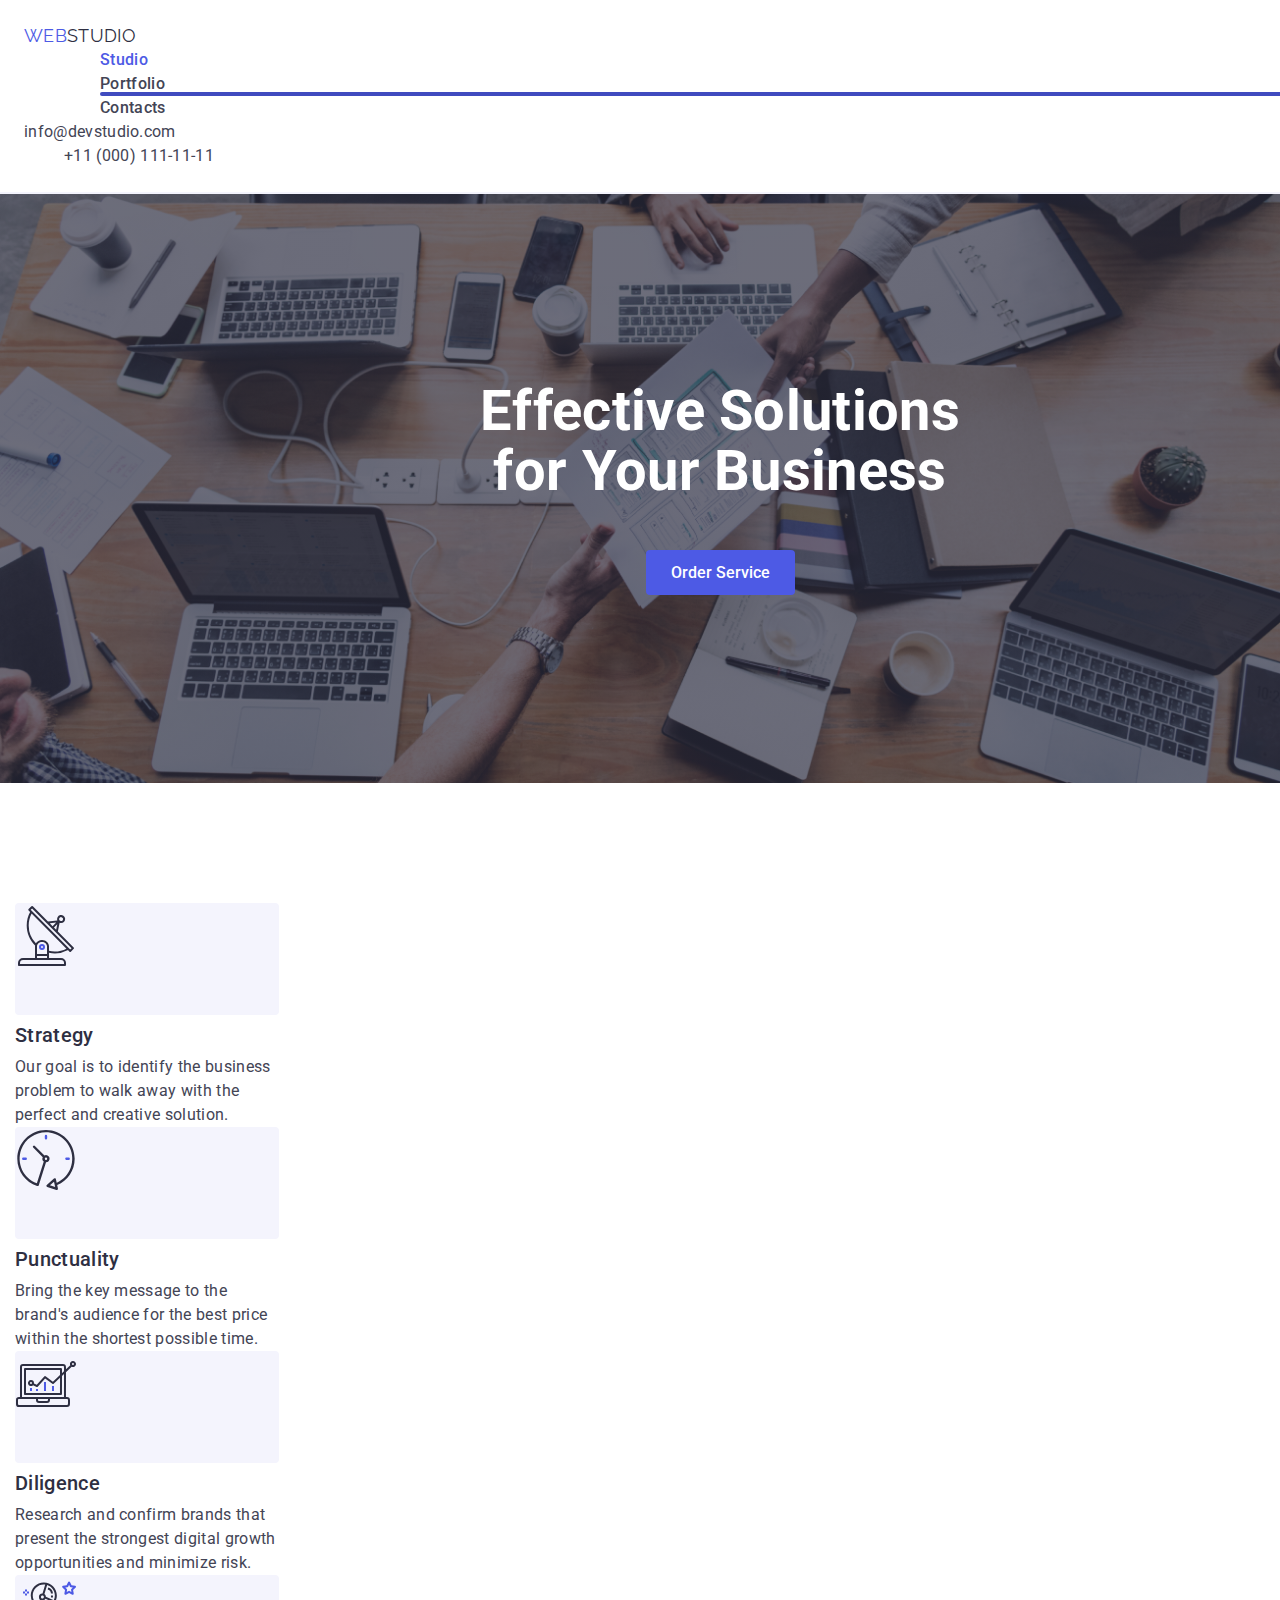
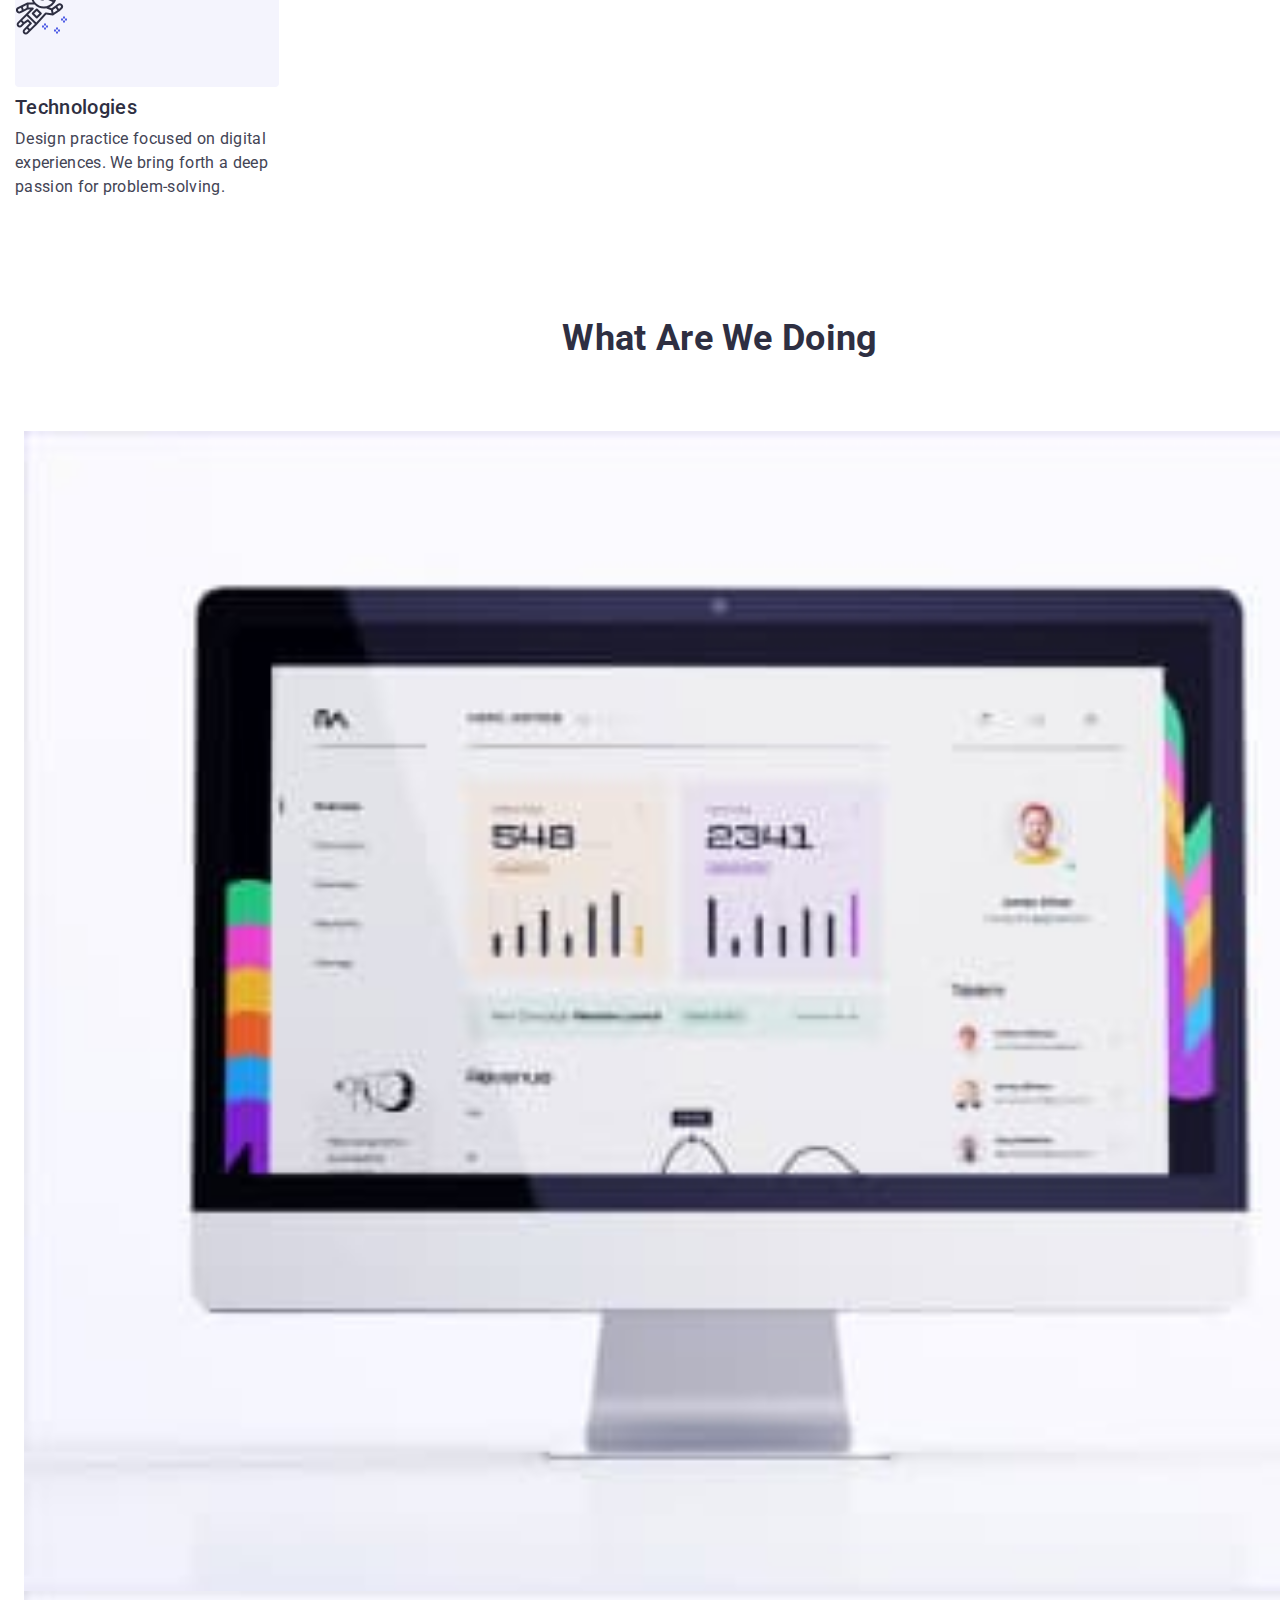
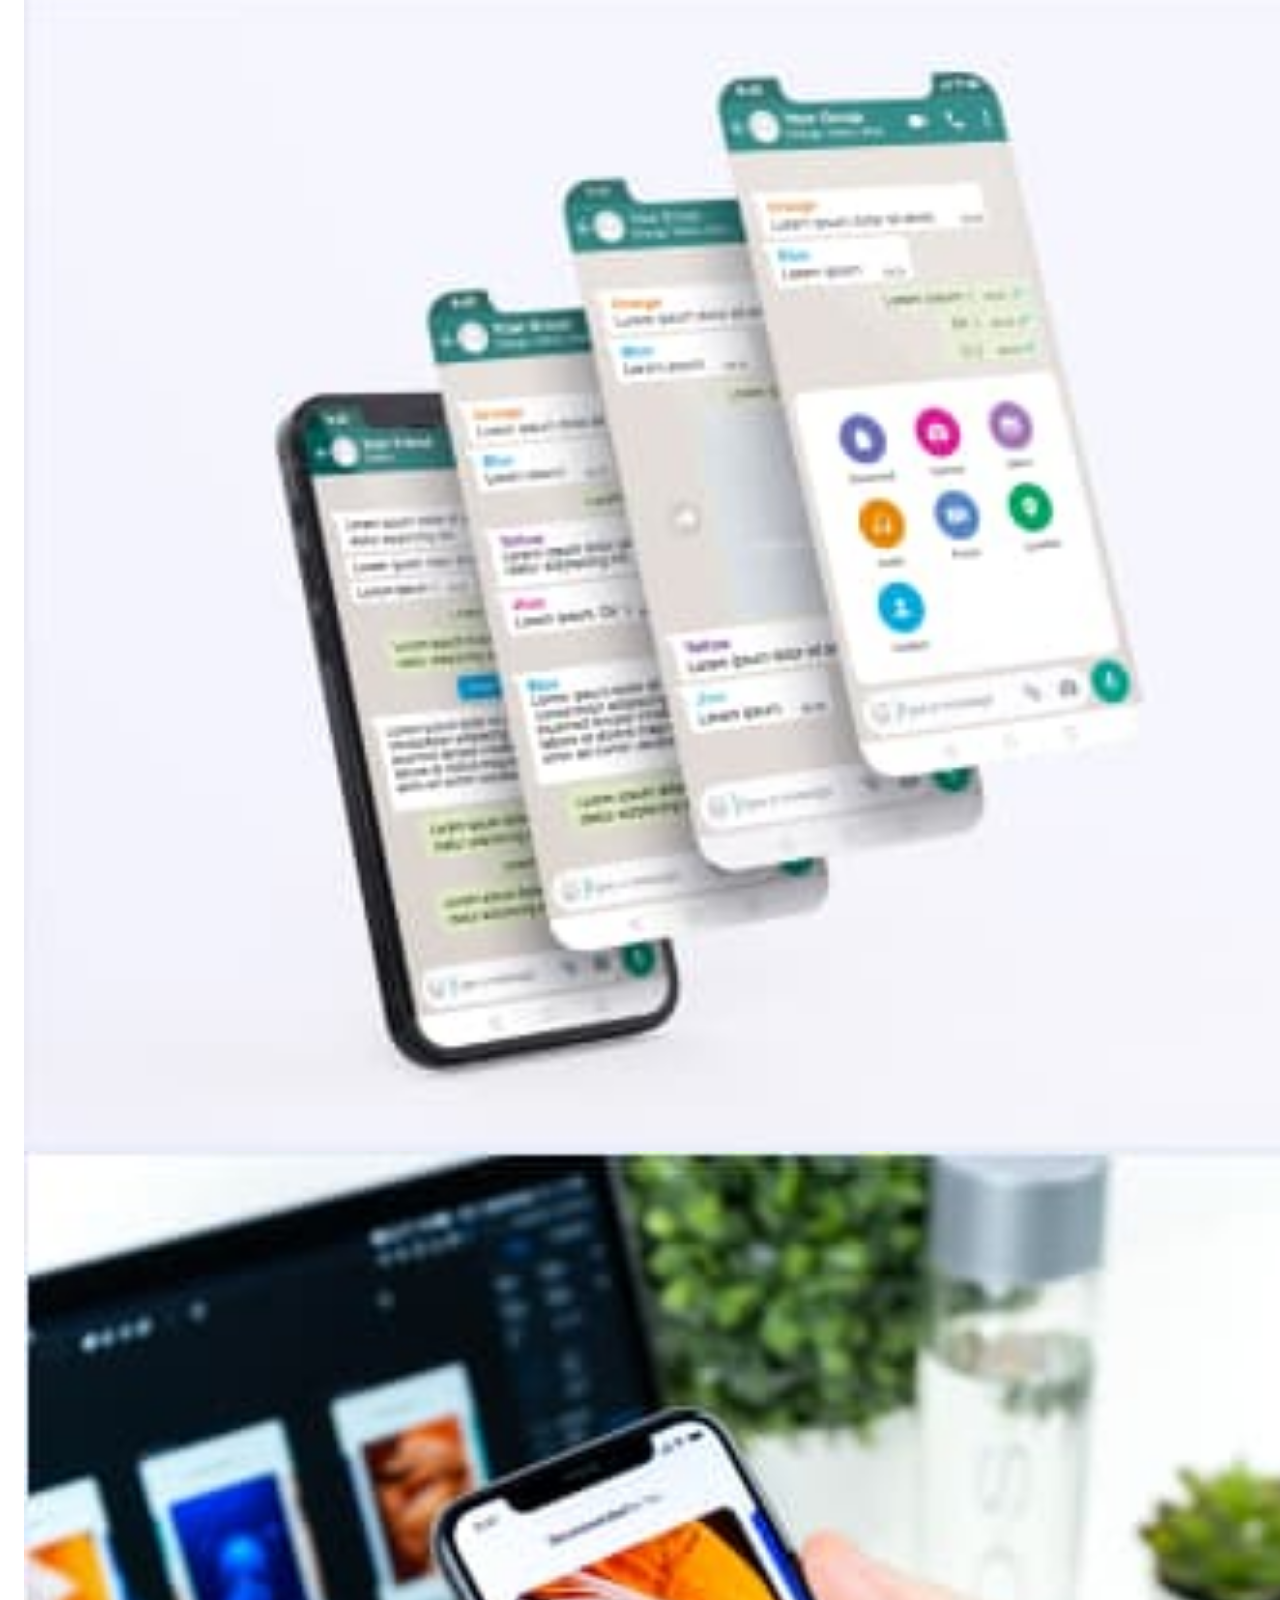
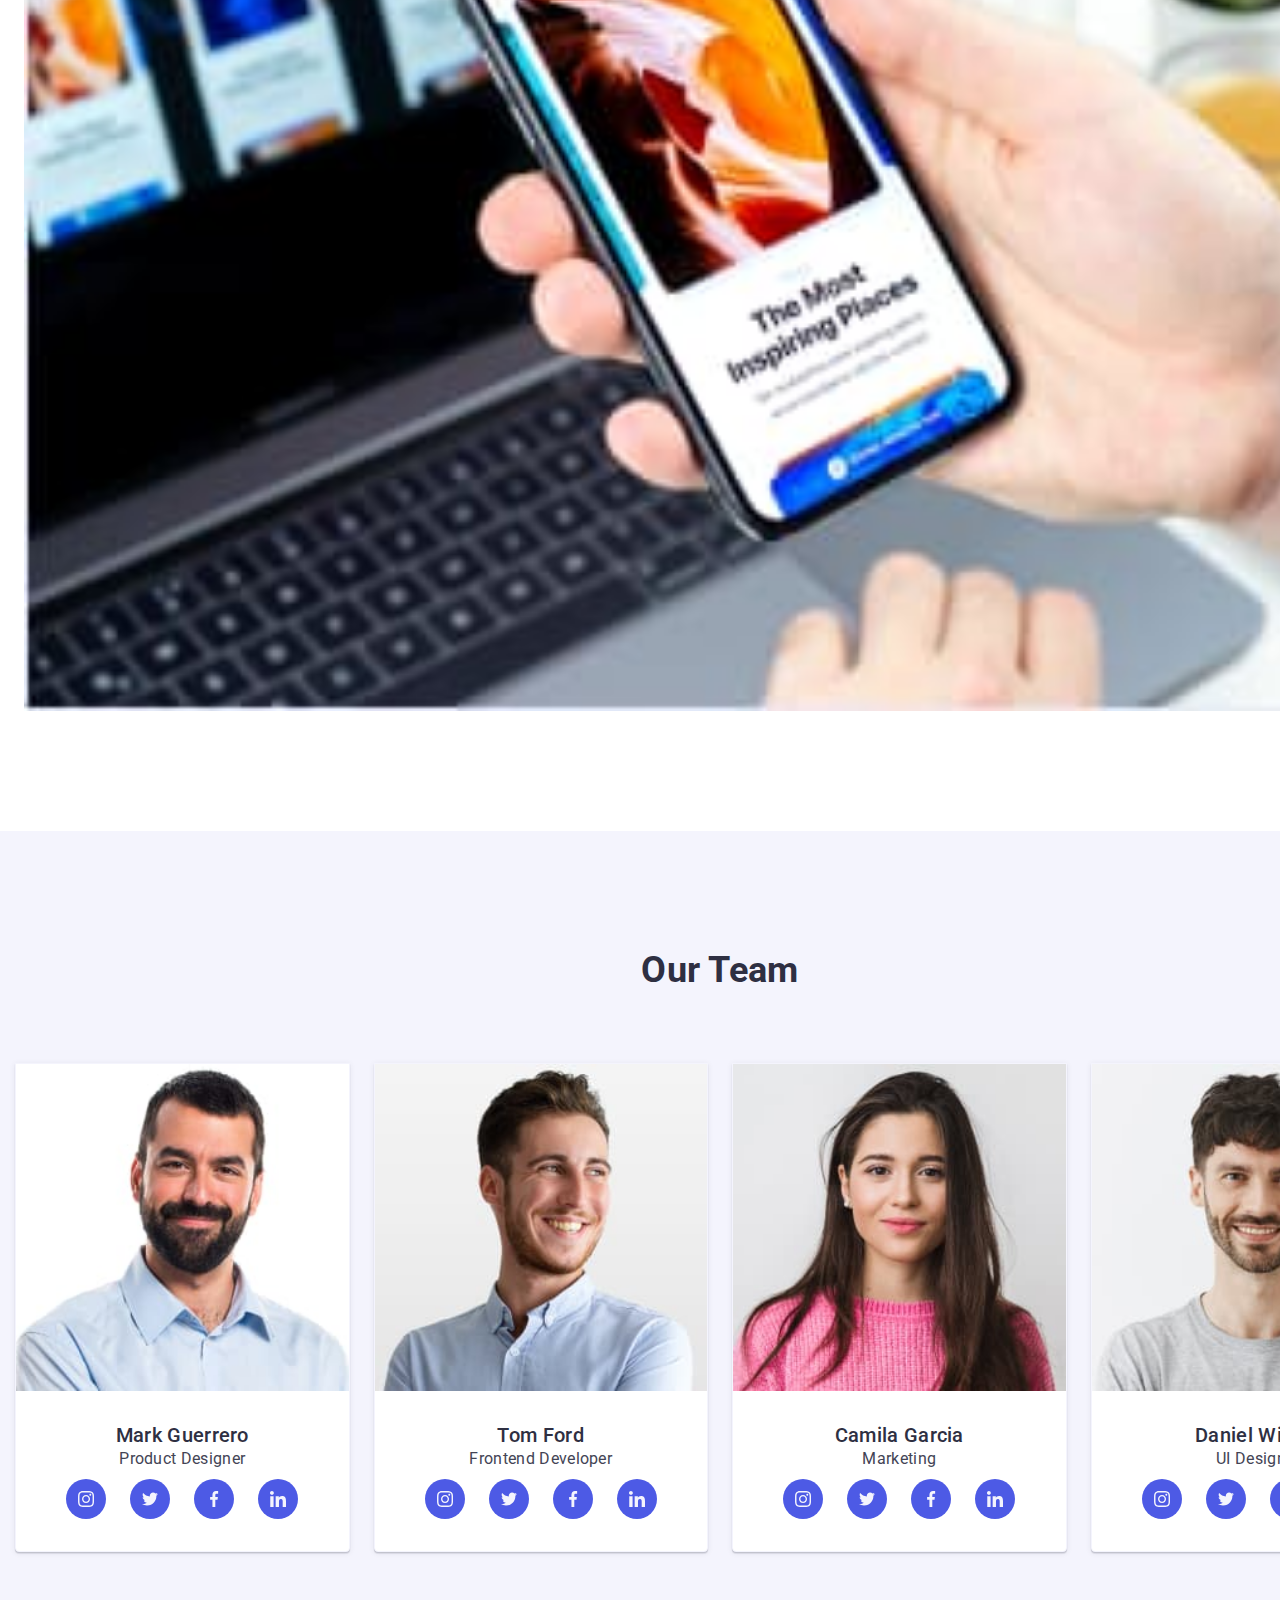
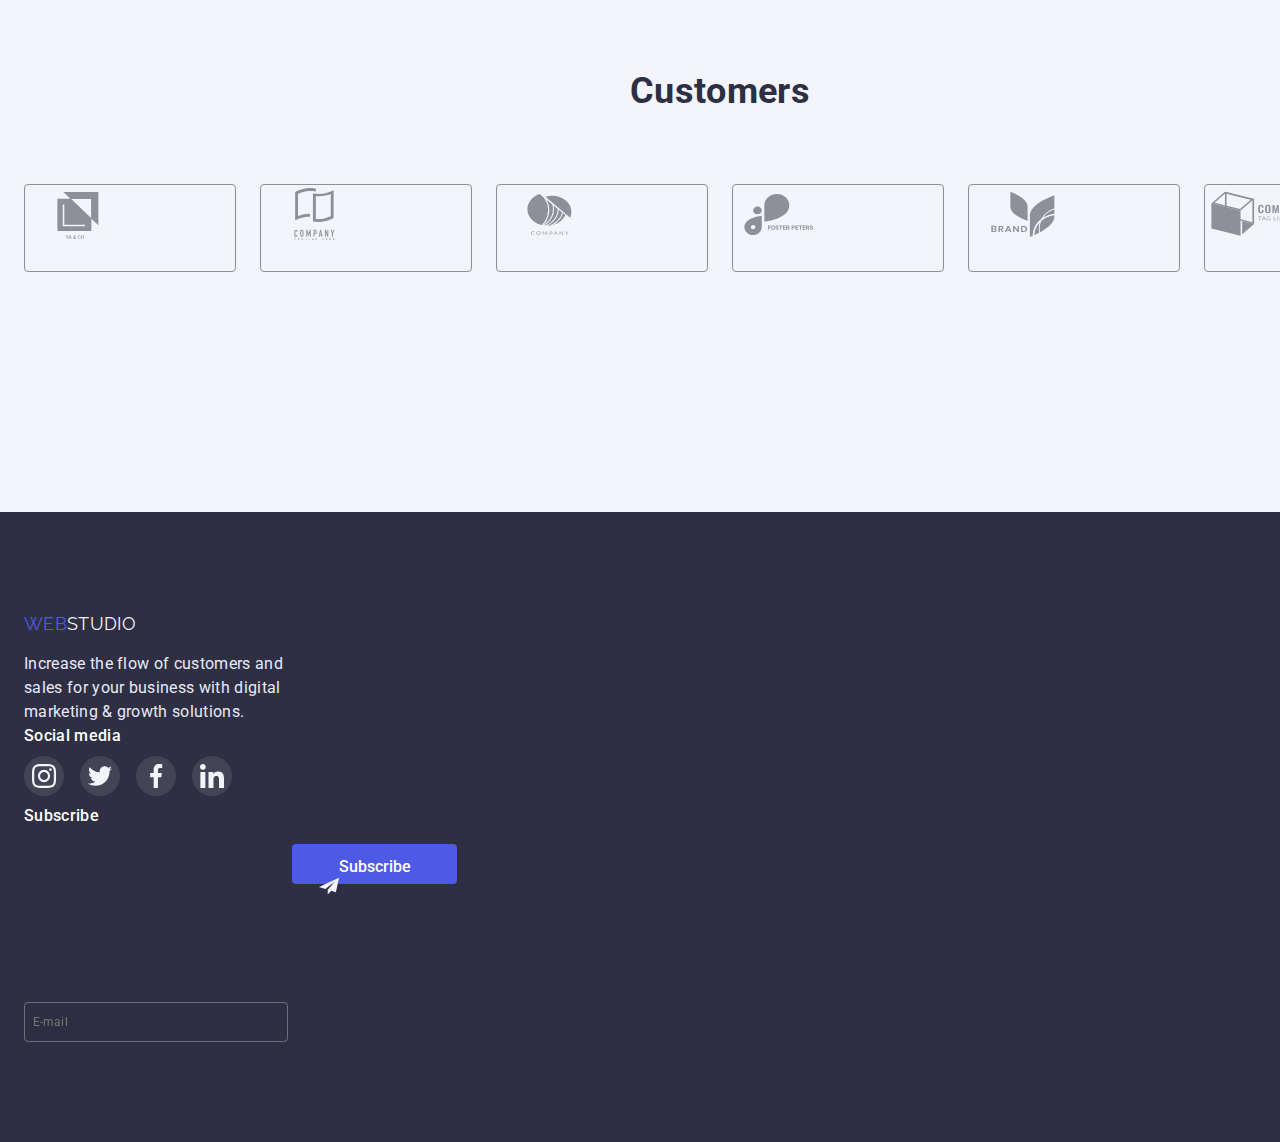
==== index.html @ 91e361cf "hw-7 shkelet" ====
<!DOCTYPE html>
<html lang="en">
  <head>
    <meta charset="UTF-8" />
    <meta http-equiv="X-UA-Compatible" content="IE=edge" />
    <meta name="viewport" content="width=device-width, initial-scale=1.0" />
    <title>Document</title>
    <link rel="preconnect" href="https://fonts.googleapis.com" />
    <link rel="preconnect" href="https://fonts.gstatic.com" crossorigin />
    <link
      href="https://fonts.googleapis.com/css2?family=Raleway:wght@800&family=Roboto:wght@400;500;700&display=swap"
      rel="stylesheet"
    />
    <!-- нормалізатор -->
    <link
      rel="stylesheet"
      href="https://cdnjs.cloudflare.com/ajax/libs/modern-normalize/1.0.0/modern-normalize.min.css"
    />
    <link rel="stylesheet" href="./css/styles.css" />
    <link rel="stylesheet" href="./css/mobile.css" />
    <link rel="stylesheet" href="./css/tablet.css" />
    <link rel="stylesheet" href="./css/desktop.css" />
  </head>
  <body>
    <header class="">
      <div class="container header">
        <nav class="header-nav">
          <!--Logo-->
          <a href="" class="logo"> <span class="web-logo">WEB</span>STUDIO </a>
          <!--Menu-->
          <ul class="header-list list">
            <li class="header-item">
              <a class="header-link current" href="./index.html">Studio</a>
            </li>
            <li class="header-item">
              <a class="header-link" href="./portfolio.html">Portfolio</a>
            </li>
            <li class="header-item">
              <a class="header-link" href="">Contacts</a>
            </li>
          </ul>

          <ul class="header-contact list">
            <li class="header-item">
              <a class="header-link" href="info@devstudio.com"
                >info@devstudio.com</a
              >
            </li>
            <li class="header-item">
              <a class="header-link" href="tel:+110001111111"
                >+11 (000) 111-11-11</a
              >
            </li>
          </ul>
        </nav>
      </div>
    </header>

    <main>
      <!--Hero-->
      <section class="s-hero">
        <div class="container hero">
          <h1 class="hero-title">Effective Solutions for Your Business</h1>
          <button type="button" class="button primary" data-modal-open>
            Order Service
          </button>
        </div>
      </section>

      <section class="section s-features">
        <div class="container features">
          <!--прихований заголовок h2-->
          <ul class="list">
            <li class="section-item">
              <div class="feature-svg">
                <svg class="feature-icon" width="60px" height="64px">
                  <use href="./img/icons.svg#icon-antenna-1"></use>
                </svg>
              </div>
              <h3 class="section-title">Strategy</h3>
              <p class="section-after-title">
                Our goal is to identify the business problem to walk away with
                the perfect and creative solution.
              </p>
            </li>

            <li class="section-item">
              <div class="feature-svg">
                <svg class="feature-icon" width="60px" height="64px">
                  <use href="./img/icons.svg#icon-clock-1"></use>
                </svg>
              </div>
              <h3 class="section-title">Punctuality</h3>
              <p class="section-after-title">
                Bring the key message to the brand's audience for the best price
                within the shortest possible time.
              </p>
            </li>

            <li class="section-item">
              <div class="feature-svg">
                <svg class="feature-icon" width="60px" height="64px">
                  <use href="./img/icons.svg#icon-diagram-1"></use>
                </svg>
              </div>
              <h3 class="section-title">Diligence</h3>
              <p class="section-after-title">
                Research and confirm brands that present the strongest digital
                growth opportunities and minimize risk.
              </p>
            </li>

            <li class="section-item">
              <div class="feature-svg">
                <svg class="feature-icon" width="60px" height="64px">
                  <use href="./img/icons.svg#icon-astronaut-1"></use>
                </svg>
              </div>
              <h3 class="section-title">Technologies</h3>
              <p class="section-after-title">
                Design practice focused on digital experiences. We bring forth a
                deep passion for problem-solving.
              </p>
            </li>
          </ul>
        </div>
      </section>

      <section class="section s-works">
        <!-- container -->
        <div class="container works">
          <h2 class="works-title">What are we doing</h2>
          <ul class="list">
            <li class="works-item">
              <img
                src="./img/rectangle-1.jpg"
                alt="we doing-1"
                width="360"
                height="300"
              />
              <a href=""></a>
            </li>

            <li class="works-item">
              <img
                src="./img/rectangle-2.jpg"
                alt="we doing-2"
                width="360"
                height="300"
              />
              <a href=""></a>
            </li>

            <li class="works-item">
              <img
                src="./img/rectangle-3.jpg"
                alt="we doing-3"
                width="360"
                height="300"
              />
              <a href=""></a>
            </li>
          </ul>
        </div>
      </section>

      <section class="section team-section">
        <div class="container team">
          <h2 class="team-title">Our Team</h2>
          <!--cards-->
          <ul class="team-cards list">
            <li class="team-member">
              <img
                src="./img/mark-guerrero.jpg"
                alt="mark-guerrero"
                width="264"
                height="260"
              />
              <div class="member-description">
                <h3 class="card-title">Mark Guerrero</h3>
                <p class="card-text">Product Designer</p>
                <ul class="team-soc-list list">
                  <li class="team-soc-item">
                    <a href="" class="team-soc-link link">
                      <svg class="team-soc-icon" width="16px" height="16px">
                        <use href="./img/icons.svg#icon-instagram-1"></use>
                      </svg>
                    </a>
                  </li>
                  <li class="team-soc-item">
                    <a href="" class="team-soc-link link">
                      <svg class="team-soc-icon" width="16px" height="16px">
                        <use href="./img/icons.svg#icon-twitter-1"></use>
                      </svg>
                    </a>
                  </li>
                  <li class="team-soc-item">
                    <a href="" class="team-soc-link link">
                      <svg class="team-soc-icon" width="16px" height="16px">
                        <use href="./img/icons.svg#icon-facebook-1"></use>
                      </svg>
                    </a>
                  </li>
                  <li class="team-soc-item">
                    <a href="" class="team-soc-link link">
                      <svg class="team-soc-icon" width="16px" height="16px">
                        <use href="./img/icons.svg#icon-linkedin-1"></use>
                      </svg>
                    </a>
                  </li>
                </ul>
              </div>
            </li>

            <li class="team-member">
              <img
                src="./img/tom-ford.jpg"
                alt="tom-ford"
                width="264"
                height="260"
              />
              <div class="member-description">
                <h3 class="card-title">Tom Ford</h3>
                <p class="card-text">Frontend Developer</p>
                <ul class="team-soc-list list">
                  <li class="team-soc-item">
                    <a href="" class="team-soc-link link">
                      <svg class="team-soc-icon" width="16px" height="16px">
                        <use href="./img/icons.svg#icon-instagram-1"></use>
                      </svg>
                    </a>
                  </li>
                  <li class="team-soc-item">
                    <a href="" class="team-soc-link link">
                      <svg class="team-soc-icon" width="16px" height="16px">
                        <use href="./img/icons.svg#icon-twitter-1"></use>
                      </svg>
                    </a>
                  </li>
                  <li class="team-soc-item">
                    <a href="" class="team-soc-link link">
                      <svg class="team-soc-icon" width="16px" height="16px">
                        <use href="./img/icons.svg#icon-facebook-1"></use>
                      </svg>
                    </a>
                  </li>
                  <li class="team-soc-item">
                    <a href="" class="team-soc-link link">
                      <svg class="team-soc-icon" width="16px" height="16px">
                        <use href="./img/icons.svg#icon-linkedin-1"></use>
                      </svg>
                    </a>
                  </li>
                </ul>
              </div>
            </li>

            <li class="team-member">
              <img
                src="./img/camila-garcia.jpg"
                alt="camila-garcia"
                width="264"
                height="260"
              />
              <div class="member-description">
                <h3 class="card-title">Camila Garcia</h3>
                <p class="card-text">Marketing</p>
                <ul class="team-soc-list list">
                  <li class="team-soc-item">
                    <a href="" class="team-soc-link link">
                      <svg class="team-soc-icon" width="16px" height="16px">
                        <use href="./img/icons.svg#icon-instagram-1"></use>
                      </svg>
                    </a>
                  </li>
                  <li class="team-soc-item">
                    <a href="" class="team-soc-link link">
                      <svg class="team-soc-icon" width="16px" height="16px">
                        <use href="./img/icons.svg#icon-twitter-1"></use>
                      </svg>
                    </a>
                  </li>
                  <li class="team-soc-item">
                    <a href="" class="team-soc-link link">
                      <svg class="team-soc-icon" width="16px" height="16px">
                        <use href="./img/icons.svg#icon-facebook-1"></use>
                      </svg>
                    </a>
                  </li>
                  <li class="team-soc-item">
                    <a href="" class="team-soc-link link">
                      <svg class="team-soc-icon" width="16px" height="16px">
                        <use href="./img/icons.svg#icon-linkedin-1"></use>
                      </svg>
                    </a>
                  </li>
                </ul>
              </div>
            </li>

            <li class="team-member">
              <img
                src="./img/daniel-wilson.jpg"
                alt="daniel-wilson"
                width="264"
                height="260"
              />
              <div class="member-description">
                <h3 class="card-title">Daniel Wilson</h3>
                <p class="card-text">UI Designer</p>
                <ul class="team-soc-list list">
                  <li class="team-soc-item">
                    <a href="" class="team-soc-link link">
                      <svg class="team-soc-icon" width="16px" height="16px">
                        <use href="./img/icons.svg#icon-instagram-1"></use>
                      </svg>
                    </a>
                  </li>
                  <li class="team-soc-item">
                    <a href="" class="team-soc-link link">
                      <svg class="team-soc-icon" width="16px" height="16px">
                        <use href="./img/icons.svg#icon-twitter-1"></use>
                      </svg>
                    </a>
                  </li>
                  <li class="team-soc-item">
                    <a href="" class="team-soc-link link">
                      <svg class="team-soc-icon" width="16px" height="16px">
                        <use href="./img/icons.svg#icon-facebook-1"></use>
                      </svg>
                    </a>
                  </li>
                  <li class="team-soc-item">
                    <a href="" class="team-soc-link link">
                      <svg class="team-soc-icon" width="16px" height="16px">
                        <use href="./img/icons.svg#icon-linkedin-1"></use>
                      </svg>
                    </a>
                  </li>
                </ul>
              </div>
            </li>
          </ul>
        </div>
      </secjcction>

      <section class="customers">
        <div class="container">
          <h2 class="team-title">Customers</h2>
          <ul class="customers-list list">
            <li class="customer-item">
              <a href="" class="customer-link link">
                <svg class="customer-icon" width="104px" height="56px">
                  <use href="./img/icons.svg#icon-Logoclient-1-1"></use>
                </svg>
              </a>
            </li>
            <li class="customer-item">
              <a href="" class="customer-link link">
                <svg class="customer-icon" width="104px" height="56px">
                  <use href="./img/icons.svg#icon-Logoclient-2-1"></use>
                </svg>
              </a>
            </li>
            <li class="customer-item">
              <a href="" class="customer-link link">
                <svg class="customer-icon" width="104px" height="56px">
                  <use href="./img/icons.svg#icon-Logoclient-3-1"></use>
                </svg>
              </a>
            </li>
            <li class="customer-item">
              <a href="" class="customer-link link">
                <svg class="customer-icon" width="104px" height="56px">
                  <use href="./img/icons.svg#icon-Logoclient-4-1"></use>
                </svg>
              </a>
            </li>
            <li class="customer-item">
              <a href="" class="customer-link link">
                <svg class="customer-icon" width="104px" height="56px">
                  <use href="./img/icons.svg#icon-Logoclient-5-1"></use>
                </svg>
              </a>
            </li>
            <li class="customer-item">
              <a href="" class="customer-link link">
                <svg class="customer-icon" width="104px" height="56px">
                  <use href="./img/icons.svg#icon-Logoclient-6-1"></use>
                </svg>
              </a>
            </li>
          </ul>
        </div>
      </section>
    </main>

    <footer class="footer">
      
      <div class="container ft">
        <div class="footer-description">
          <a href="/" class="footer-logo">
            <span class="web-logo">WEB</span>STUDIO
          </a>
          <p class="footer-text">
            Increase the flow of customers and sales for your business with
            digital marketing & growth solutions.
          </p>
        </div>

        <div class="social">
          <h3 class="footer-soc">Social media</h3>
          <ul class="footer-soc-list list">
            <li class="footer-soc-items">
              <a href="" class="footer-soc-link link">
                <svg class="footer-soc-icon">
                  <use
                    href="./img/icons.svg#icon-instagram-1"
                    widths="24"
                    height="24"
                  ></use>
                </svg>
              </a>
            </li>
            <li class="footer-soc-items">
              <a href="" class="footer-soc-link link">
                <svg class="footer-soc-icon">
                  <use
                    href="./img/icons.svg#icon-twitter-1"
                    widths="24"
                    height="24"
                  ></use>
                </svg>
              </a>
            </li>
            <li class="footer-soc-items">
              <a href="" class="footer-soc-link link">
                <svg class="footer-soc-icon">
                  <use
                    href="./img/icons.svg#icon-facebook-1"
                    widths="24"
                    height="24"
                  ></use>
                </svg>
              </a>
            </li>
            <li class="footer-soc-items">
              <a href="" class="footer-soc-link link">
                <svg class="footer-soc-icon">
                  <use
                    href="./img/icons.svg#icon-linkedin-1"
                    widths="24"
                    height="24"
                  ></use>
                </svg>
              </a>
            </li>
          </ul>
        </div>

        <form class="footer-subcribe">
          <h3 class="footer-soc">Subscribe</h3>
          <div class="footer-form">
            <input
              type="email"
              class="footer-input"
              name="e-mail"
              id="footer-input"
              placeholder="E-mail"
              required
            />
            <button type="submit" class="button ft-send">
              Subscribe
              <svg class="subs-icon">
                <use
                  href="./img/icons.svg#icon-Send"
                  width="24px"
                  height="20px"
                ></use>
              </svg>
            </button>
          </div>
        </form>
      </div>
    </footer>

    <!-- modal -->
    <div class="backdrop is-hidden" data-modal>
      <div class="modal">
        <button type="button" class="modal-close" data-modal-close>
          <svg class="modal-close-icon" width="8px" height="8px">
            <use href="./img/icons.svg#icon-close-black"></use>
          </svg>
        </button>

        <p class="modal-title">Leave your contacts and we will call you back</p>

        <form class="modal-form">
          <div class="form-field">
            <label for="name" class="form-label">Name</label>
            <div class="input-wrap">
              <input
                type="text"
                class="form-input"
                name="name"
                id="name"
                placeholder="Name"
                required
              />
              <svg class="input-icon" width="18" height="18">
                <use href="./img/icons.svg#icon-person"></use>
              </svg>
            </div>
          </div>

          <div class="form-field">
            <label for="phone" class="form-label">Phone</label>
            <div class="input-wrap">
              <input
                type="tel"
                class="form-input"
                name="phone"
                id="phone"
                placeholder="Phone"
                required
              />
              <svg class="input-icon" width="18" height="24">
                <use href="./img/icons.svg#icon-phone"></use>
              </svg>
            </div>
          </div>

          <div class="form-field">
            <label for="e-mail" class="form-label">E-mail</label>
            <div class="input-wrap">
              <input
                type="email"
                class="form-input"
                name="e-mail"
                id="e-mail"
                placeholder="E-mail"
                required
              />
              <svg class="input-icon" width="18" height="24">
                <use href="./img/icons.svg#icon-email"></use>
              </svg>
            </div>
          </div>

          <div class="form-field">
            <label for="comment" class="form-label">Comment</label>
            <textarea
              class="modal-comment"
              name="comment"
              id="comment"
              placeholder="Text input"
            ></textarea>
          </div>

          <div class="form-field">
            <input
              type="checkbox"
              name="privacy"
              id="privacy"
              value="true"
              class="input-check is-hidden"
              required
            />
            <label for="privacy" class="check-text">
              I accept the terms and conditions of the
              <a href="" class="a-privacy">Privacy Policy</a>
            </label>
          </div>

          <button type="submit" class="button modal-sub">Send</button>
        </form>
      </div>
    </div>
    <script src="./js/modal.js"></script>
  </body>
</html>
---- css/styles.css ----
:root {
  --hero-background-color: #2e2f42;
  --primary-text-color: #434455;
  --title-text-color: #2e2f42;
  --accent-color: #4d5ae5;
  --pimary-bg-color: #4d5ae5;
  --primary-white-color: #ffffff;
  --secondary-button-color: #f4f4fd;
  --cards-bg-color: #f4f4fd;
  --icon-color: #8e8f99;
  --icon-hover: #404bbf;
  --icon-footer-hover: #31d0aa;
}

p,
h1,
h2,
h3,
h4,
h5,
h6 {
  margin: 0;
}
ul,
ol {
  margin: 0;
  padding-left: 0;
}

body {
  color: var(--primary-text-color);
  font-family: Roboto, sans-serif;
  font-size: 16px;
  letter-spacing: 0.02em;
}

img {
  display: block;
  max-width: 100%;
  height: auto;
  width: 100%;
}

.container {
  /* width: 1158px; */
  margin: 0 auto;
  padding-left: 24px;
  padding-right: 24px;
}

header {
  padding-top: 24px;
  padding-bottom: 24px;
  border-bottom: 2px solid var(--secondary-button-color);
}

/* logo */
.logo {
  color: var(--title-text-color);
  font-family: Raleway, sans-serif;
  font-size: 18px;
  line-height: 1.33;
  text-decoration: none;
}

.web-logo {
  color: #4d5ae5;
}

.list {
  padding: 0;
  list-style: none;
}

/* site nav */
.header-list {
  margin: 0;
  margin-left: 76px;
  color: var(--title-text-color);
  font-weight: 500;
  font-size: 16px;
  line-height: 1.5;
}

.header-list .header-item:not(:last-child) {
  margin-right: 40px;
}

.header-list .header-link {
  display: block;
}

.header-link {
  color: var(--primary-text-color);
  font-size: 16px;
  line-height: 1.5;
  text-decoration: none;
  transition: color 250ms cubic-bezier(0.4, 0, 0.2, 1);
  position: relative;
}
.header-list .header-link.current::after {
  content: "";
  position: absolute;
  width: 100%;
  height: 4px;
  background-color: var(--icon-hover);
  left: 0;
  bottom: -24px;
  border-radius: 2px;
}

.header-list .header-link:hover,
.header-list .header-link:focus {
  color: var(--accent-color);
}

.header-list .header-link.current {
  color: var(--accent-color);
}

/* header contacts */
.header-contact {
  margin-left: auto;
}

.header-contact .header-item + .header-item {
  margin-left: 40px;
}

.header-contact .header-link:hover,
.header-contact .header-link:focus {
  color: var(--accent-color);
}

/* hero */
.s-hero {
  padding-top: 188px;
  padding-bottom: 188px;
  background-color: var(--hero-background-color);
  background-image: linear-gradient(
      rgba(46, 47, 66, 0.7),
      rgba(46, 47, 66, 0.7)
    ),
    url(../img/bg-people-office.jpg);
  background-repeat: no-repeat;
  background-position: center;
  background-size: cover;
  max-width: 1440px;
  margin: 0 auto;
}
.hero {
  text-align: center;
}

.hero-title {
  margin: 0 auto;
  margin-bottom: 48px;
  color: var(--primary-white-color);
  width: 494px;
  font-weight: 700;
  font-size: 56px;
  line-height: 1.07;
  text-align: center;
}

.s-features {
  padding-top: 120px;
  padding-bottom: 120px;
}
.features {
  padding-left: 15px;
  padding-right: 15px;
}

.features .list {
  gap: 24px;
}
.feature-svg {
  width: 264px;
  height: 112px;
  border: 1px solid transparent;
  border-radius: 4px;
  background-color: var(--secondary-button-color);
  align-items: center;
  justify-content: center;
}
.feature-svg:hover {
  /* border: 1px solid #8e8f99; */
}

.section-title {
  margin-top: 8px;
  margin-bottom: 8px;
  color: var(--title-text-color);
  font-weight: 500;
  font-size: 20px;
  line-height: 1.2;
}

.section-after-title {
  width: 264px;
  color: var(--primary-text-color);
  font-size: 16px;
  line-height: 1.5;
}

/* works "We are doing" */
.s-works {
  padding-bottom: 120px;
}
.works {
}
.works .list {
  /* gap: 24px; */
}

.works-title {
  margin-top: 0;
  margin-bottom: 72px;
  color: var(--title-text-color);
  font-weight: 700;
  font-size: 36px;
  line-height: 1.11;
  text-align: center;
  text-transform: capitalize;
}

/* Our team */
.team-section {
  padding-top: 96px;
  padding-bottom: 128px;
  background-color: var(--secondary-button-color);
}

.team {
  padding-left: 15px;
  padding-right: 15px;
}

.team-title {
  margin-top: 0;
  margin-bottom: 72px;
  color: var(--title-text-color);
  font-weight: 700;
  font-size: 36px;
  line-height: 1.11;
  text-align: center;
  text-transform: capitalize;
}

.team .team-cards {
  display: flex;
  flex-wrap: wrap;
  gap: 24px;
}

.team-member {
  /* width: 264px; */
  width: 100%;
  background-color: var(--primary-white-color);
  border: 1px solid var(--cards-bg-color);
  border-radius: 0px 0px 4px 4px;
  box-shadow: 0px 1px 6px rgba(46, 47, 66, 0.08),
    0px 1px 1px rgba(46, 47, 66, 0.16), 0px 2px 1px rgba(46, 47, 66, 0.08);
}

.member-description {
  padding-top: 32px;
  padding-bottom: 32px;
}

.card-title {
  color: var(--title-text-color);
  font-weight: 500;
  font-size: 20px;
  line-height: 1.2;
  text-align: center;
}

.card-text {
  color: var(--primary-text-color);
  margin-bottom: 8px;
  font-size: 16px;
  line-height: 1.5;
  text-align: center;
}

.card-category {
  color: var(--primary-text-color);
  font-size: 16px;
  line-height: 1.5;
}

.team-soc-list {
  display: flex;
  justify-content: center;
  gap: 24px;
}

.team-soc-item {
  width: 40px;
  height: 40px;
}
.team-soc-link {
  width: 100%;
  height: 100%;
  background-color: var(--pimary-bg-color);
  border-radius: 50%;
  display: flex;
  align-items: center;
  justify-content: center;
  transition: background-color 250ms cubic-bezier(0.4, 0, 0.2, 1);
}
/* колір іконки */
.team-soc-icon {
  fill: var(--cards-bg-color);
}

.team-soc-link:hover {
  background-color: var(--icon-hover);
}
.team-soc-link:focus {
  background-color: var(--icon-hover);
}

/* Customers */
.customers {
  padding-top: 96px;
  padding-bottom: 96px;
}

.customers-list {
  display: flex;
  flex-wrap: wrap;
  gap: 16px;
}

.customer-item {
  width: calc((100% - 16px) / 2);
  height: 88px;
}
.customer-link {
  display: inline-block;
  width: 100%;
  height: 100%;
  border: 1px solid var(--icon-color);
  border-radius: 4px;
  align-items: center;
  justify-content: center;
  transition: border-color 250ms cubic-bezier(0.4, 0, 0.2, 1);
}
.customer-icon {
  fill: var(--icon-color);
  transition: fill 250ms cubic-bezier(0.4, 0, 0.2, 1);
}

.customer-link:hover {
  border-color: var(--icon-hover);
  fill: var(--icon-hover);
}
.customer-link:hover .customer-icon {
  fill: var(--icon-hover);
}
.customer-link:focus {
  border-color: var(--icon-hover);
}
.customer-link:focus .customer-icon {
  fill: var(--icon-hover);
}

/* button */
.button {
  display: inline-block;
  border: 1px solid transparent;
  border-radius: 4px;
  padding: 12px 24px;
  color: #ffffff;
  background-color: var(--pimary-bg-color);
  font-weight: 500;
  font-size: 16px;
  line-height: 1.2;
  text-decoration: none;
  text-align: center;
  transition: background-color 250ms cubic-bezier(0.4, 0, 0.2, 1);
  /* transition: color 250ms cubic-bezier(0.4, 0, 0.2, 1);
    transition: (color, background-color, box-shadow) 250ms cubic-bezier(0.4, 0, 0.2, 1); */
  cursor: pointer;
}

.button.primary {
  font-family: Roboto, sans-serif;
  color: var(--primary-white-color);
  background-color: var(--accent-color);
  border: 1px solid transparent;
  transition: background-color 250ms cubic-bezier(0.4, 0, 0.2, 1);
}
.button.primary:hover {
  background-color: var(--icon-hover);
  box-shadow: 0px 4px 4px rgba(0, 0, 0, 0.15);
}
.button.primary:focus {
  background-color: var(--icon-hover);
  box-shadow: 0px 4px 4px rgba(0, 0, 0, 0.15);
}

.button.secondary {
  font-family: Roboto, sans-serif;
  color: var(--accent-color);
  background-color: var(--secondary-button-color);
  border: 1px solid #e7e9fc;
}

.footer {
  padding-top: 100px;
  padding-bottom: 100px;
  color: #e7e9fc;
  background-color: var(--hero-background-color);
}
.footer .ft {
  /* gap: 120px; */
}

.footer-logo {
  margin-bottom: 16px;
  color: var(--secondary-button-color);
  font-family: Raleway, sans-serif;
  font-size: 18px;
  line-height: 1.33;
  text-decoration: none;
}
.footer-text {
  width: 264px;
  margin-top: 16px;
  line-height: 24px;
}

.social {
  display: flex;
  flex-wrap: wrap;
}
.footer-soc {
  color: var(--primary-white-color);
  font-weight: 500;
  font-size: 16px;
  line-height: 1.5;
}

.social {
  width: 208px;
  height: 80px;
}

.footer-soc-list {
  display: flex;
  justify-content: center;
  gap: 16px;
}

.footer-soc-items {
  width: 40px;
  height: 40px;
}
.footer-soc-link {
  width: 100%;
  height: 100%;
  background-color: rgba(255, 255, 255, 0.1);
  border-radius: 50%;
  display: flex;
  align-items: center;
  justify-content: center;
  transition: background-color 250ms cubic-bezier(0.4, 0, 0.2, 1);
}
.footer-soc-icon {
  height: 24px;
  fill: var(--secondary-button-color);
}

.footer-soc-link:hover {
  background-color: var(--icon-footer-hover);
}
.footer-soc-link:focus {
  background-color: var(--icon-footer-hover);
}

.ft-subscribe {
  color: var(--primary-white-color);
  font-weight: 500;
  font-size: 16px;
  line-height: 1.5;
}
.footer-subcribe .footer-soc {
  margin-bottom: 16px;
}

.footer-form {
  /* gap: 24px; */
}
.footer-input {
  width: 264px;
  height: 40px;
  padding-left: 16px;
  background-color: transparent;
  border: 1px solid rgba(33, 33, 33, 0.2);
  border-radius: 4px;

  font-weight: 400;
  font-size: 12px;
  line-height: 1.17;
  letter-spacing: 0.01em;
  color: var(--secondary-button-color);
  padding-left: 8px;
  border: 1px solid rgba(255, 255, 255, 0.3);
  filter: drop-shadow(0px 4px 4px rgba(0, 0, 0, 0.15));
  border-radius: 4px;
}

.button.ft-send {
  /* gap: 16px; */
  width: 165px;
  height: 40px;
  font-family: Roboto, sans-serif;
  color: var(--primary-white-color);
  background-color: var(--accent-color);
  border: 1px solid transparent;
  transition: background-color 250ms cubic-bezier(0.4, 0, 0.2, 1);
}
.button.ft-send:hover {
  background-color: var(--icon-hover);
}
.button.ft-send:focus {
  background-color: var(--icon-hover);
}
.subs-icon {
  fill: var(--secondary-button-color);
}

/* ------Portfolio------ */
.portf-section {
  padding-top: 96px;
  padding-bottom: 120px;
}
.portf-btn-list {
  margin: 0;
  list-style: none;
}
.portfolio-menu {
  margin-top: 0;
  margin-bottom: 72px;
}
.portfolio-menu .portf-btn-list {
  display: flex;
  justify-content: center;
}
.portf-btn-list .filter-btn {
  margin-right: 24px;
}
.portf-btn-list .filter-btn:last-child {
  margin-right: 0;
}
.button.secondary {
  transition: background-color 250ms cubic-bezier(0.4, 0, 0.2, 1),
    color 250ms cubic-bezier(0.4, 0, 0.2, 1),
    box-shadow 250ms cubic-bezier(0.4, 0, 0.2, 1);
}
.filter-btn .button:hover {
  box-shadow: 0px 3px 1px rgba(0, 0, 0, 0.1), 0px 2px 1px rgba(0, 0, 0, 0.08),
    0px 2px 2px rgba(0, 0, 0, 0.12);
  color: var(--primary-white-color);
  background-color: var(--icon-hover);
}
.filter-btn .button:focus {
  box-shadow: 0px 3px 1px rgba(0, 0, 0, 0.1), 0px 2px 1px rgba(0, 0, 0, 0.08),
    0px 2px 2px rgba(0, 0, 0, 0.12);
  color: var(--primary-white-color);
  background-color: var(--icon-hover);
}

/* portfolio cards */
.portf-section .container {
  padding-left: 0;
  padding-right: 0;
}

.portf-projects.list {
  display: flex;
  flex-wrap: wrap;
  gap: 48px 24px;
}
.portf-projects .project-card {
  width: calc((100% - 48) / 3);
  border: 0.5px solid var(--cards-bg-color);
  transition: box-shadow 250ms cubic-bezier(0.4, 0, 0.2, 1);
}
.portf-projects .project-card:hover {
  box-shadow: 0px 1px 6px rgba(46, 47, 66, 0.08),
    0px 1px 1px rgba(46, 47, 66, 0.16), 0px 2px 1px rgba(46, 47, 66, 0.08);
}

.project-card:nth-child(3n) {
  margin-right: 0;
}
.project-card:nth-last-child(-n + 3) {
  margin-bottom: 0;
}

.portf-card-item {
  display: block;
  text-decoration: none;
}
.portf-card-item:hover .pcard-top-text,
.portf-card-item:focus .pcard-top-text {
  transform: translateY(0);
}

.pcard-top-wrap {
  position: relative;
  overflow: hidden;
}
.pcard-top-text {
  position: absolute;
  top: 0;
  font-weight: 400;
  font-size: 16px;
  line-height: 1.5;
  letter-spacing: 0.02em;
  color: var(--cards-bg-color);
  padding: 40px 32px;
  background-color: var(--accent-color);
  height: 100%;
  transform: translateY(100%);
  transition: transform 250ms cubic-bezier(0.4, 0, 0.2, 1);
  overflow: auto;
}

.portf-card-descript {
  padding: 32px 16px;
  border: 1px solid var(--cards-bg-color);
}
.portf-card-descript .section-title {
  margin-top: 0;
}

.backdrop {
  position: fixed;
  top: 0;
  width: 100%;
  height: 100%;
  background-color: rgba(46, 47, 66, 0.4);
  transition: opacity 250ms cubic-bezier(0.4, 0, 0.2, 1),
    visibility 250ms cubic-bezier(0.4, 0, 0.2, 1);
}
.modal {
  padding: 24px;
  padding-top: 72px;
  position: absolute;
  top: 50%;
  left: 50%;
  width: 408px;
  min-height: 506px;
  background-color: #fcfcfc;
  border-radius: 4px;
  transform: translate(-50%, -50%) scale(1);
  transition: transform 250ms linear;
}

.backdrop.is-hidden .modal {
  transform: translate(-50%, -50%) scale(0);
}

.modal-close {
  position: absolute;
  right: 24px;
  top: 24px;
  width: 24px;
  height: 24px;
  background: #e7e9fc;
  border: 1px solid rgba(0, 0, 0, 0.1);
  border-radius: 50%;
}
.modal-close:hover {
  background: var(--icon-hover);
  cursor: pointer;
  fill: var(--primary-white-color);
}

.is-hidden {
  opacity: 0;
  visibility: hidden;
  pointer-events: none;

  position: absolute;
  width: 1px;
  height: 1px;
  margin: -1px;
  border: 0;
  padding: 0;
  white-space: nowrap;
  clip-path: inset(100%);
  clip: rect(0 0 0 0);
  overflow: hidden;
}

.modal-title {
  margin-bottom: 14px;
  font-weight: 500;
  font-size: 16px;
  line-height: 1.5;
  text-align: center;
  letter-spacing: 0.02em;
  color: var(--title-text-color);
}

.form-field {
  margin-bottom: 8px;
}
.input-wrap {
  position: relative;
}

.form-input {
  width: 100%;
  height: 40px;
  background-color: transparent;
  border: 1px solid rgba(33, 33, 33, 0.2);
  border-radius: 4px;

  font-weight: 400;
  font-size: 12px;
  line-height: 1.17;
  letter-spacing: 0.01em;
  color: var(--primary-text-color);
  padding-left: 38px;
  outline-color: var(--accent-color);
}

.form-input:focus {
}
.form-input:focus + .input-icon {
  fill: var(--accent-color);
}
.form-input:not(:placeholder-shown):not(:focus):valid {
}
.form-input:not(:placeholder-shown):not(:focus):invalid {
}

.form-input::placeholder {
  font-weight: 400;
  font-size: 12px;
  line-height: 1.33;
  letter-spacing: 0.04em;
  color: rgba(117, 117, 117, 0.5);
}

.input-icon {
  position: absolute;
  left: 19px;
  top: 50%;
  transform: translateY(-50%);
}

.form-label {
  display: inline-block;
  font-weight: 400;
  font-size: 12px;
  line-height: 1.33;
  letter-spacing: 0.04em;
  color: #8e8f99;
  margin-bottom: 4px;
}

.modal-comment {
  padding: 12px;
  width: 100%;
  min-height: 120px;

  font-family: Roboto, sans-serif;
  font-weight: 400;
  font-size: 12px;
  line-height: 1.17;
  letter-spacing: 0.01em;
  color: var(--primary-text-color);

  border: 1px solid rgba(33, 33, 33, 0.2);
  border-radius: 4px;
  outline-color: var(--accent-color);
  background-color: transparent;
  resize: none;
}
.modal-comment::placeholder {
  font-weight: 400;
  font-size: 12px;
  line-height: 1.33;
  letter-spacing: 0.04em;
  color: rgba(117, 117, 117, 0.5);
}

.check-text {
  font-weight: 400;
  font-size: 12px;
  line-height: 1.33;
  letter-spacing: 0.04em;
  color: #757575;
  display: flex;
  align-items: center;
}
.check-text::before {
  content: " ";
  width: 16px;
  height: 16px;
  border: 1.25px solid var(--hero-background-color);
  border-radius: 2px;
  display: block;
  margin-right: 7px;
}
.input-check:checked + .check-text::before {
  background-color: var(--icon-hover);
  border: none;
  background-image: url(../img/check.svg);
  background-repeat: no-repeat;
  background-position: center;
}
.a-privacy {
  padding-left: 5px;
  color: var(--accent-color);
}

.button.modal-sub {
  display: block;
  margin: 0 auto;
  margin-top: 16px;
  width: 169px;
  height: 56px;
  font-family: Roboto, sans-serif;
  color: var(--primary-white-color);
  background-color: var(--accent-color);
  border: 1px solid transparent;
  transition: background-color 250ms cubic-bezier(0.4, 0, 0.2, 1);
}
.button.modal-sub:hover {
  background-color: var(--icon-hover);
  box-shadow: 0px 4px 4px rgba(0, 0, 0, 0.15);
}
.button.modal-sub:focus {
  background-color: var(--icon-hover);
  box-shadow: 0px 4px 4px rgba(0, 0, 0, 0.15);
}

/* -------media-------- */
---- css/mobile.css ----
@media screen and (min-width: 480px) {
    .container {
      width: 448px;
    }
  }
---- css/tablet.css ----
@media screen and (min-width: 768px) {
    .container {
      width: 736px;
    }
  
    .team-section {
      padding-top: 96px;
      padding-bottom: 104px;
    }
    .team-member {
      width: calc((100% - 24px) / 2);
    }
  
    .customers-list {
      gap: 24px;
    }
    .customer-item {
      width: calc((100% - 48px) / 3);
    }
  }
---- css/desktop.css ----
@media screen and (min-width: 1200px) {
  .container {
    width: 1440px;
  }
  .team-section {
    padding-top: 120px;
    padding-bottom: 120px;
  }
  .team-member {
    width: calc((100% - 72px) / 4);
  }

  .customers {
    padding-top: 120px;
    padding-bottom: 120px;
  }

  .customers-list {
    flex-wrap: nowrap;
    gap: 24px;
  }

  .customer-item {
    width: calc((100% - 120px) / 6);
  }
}
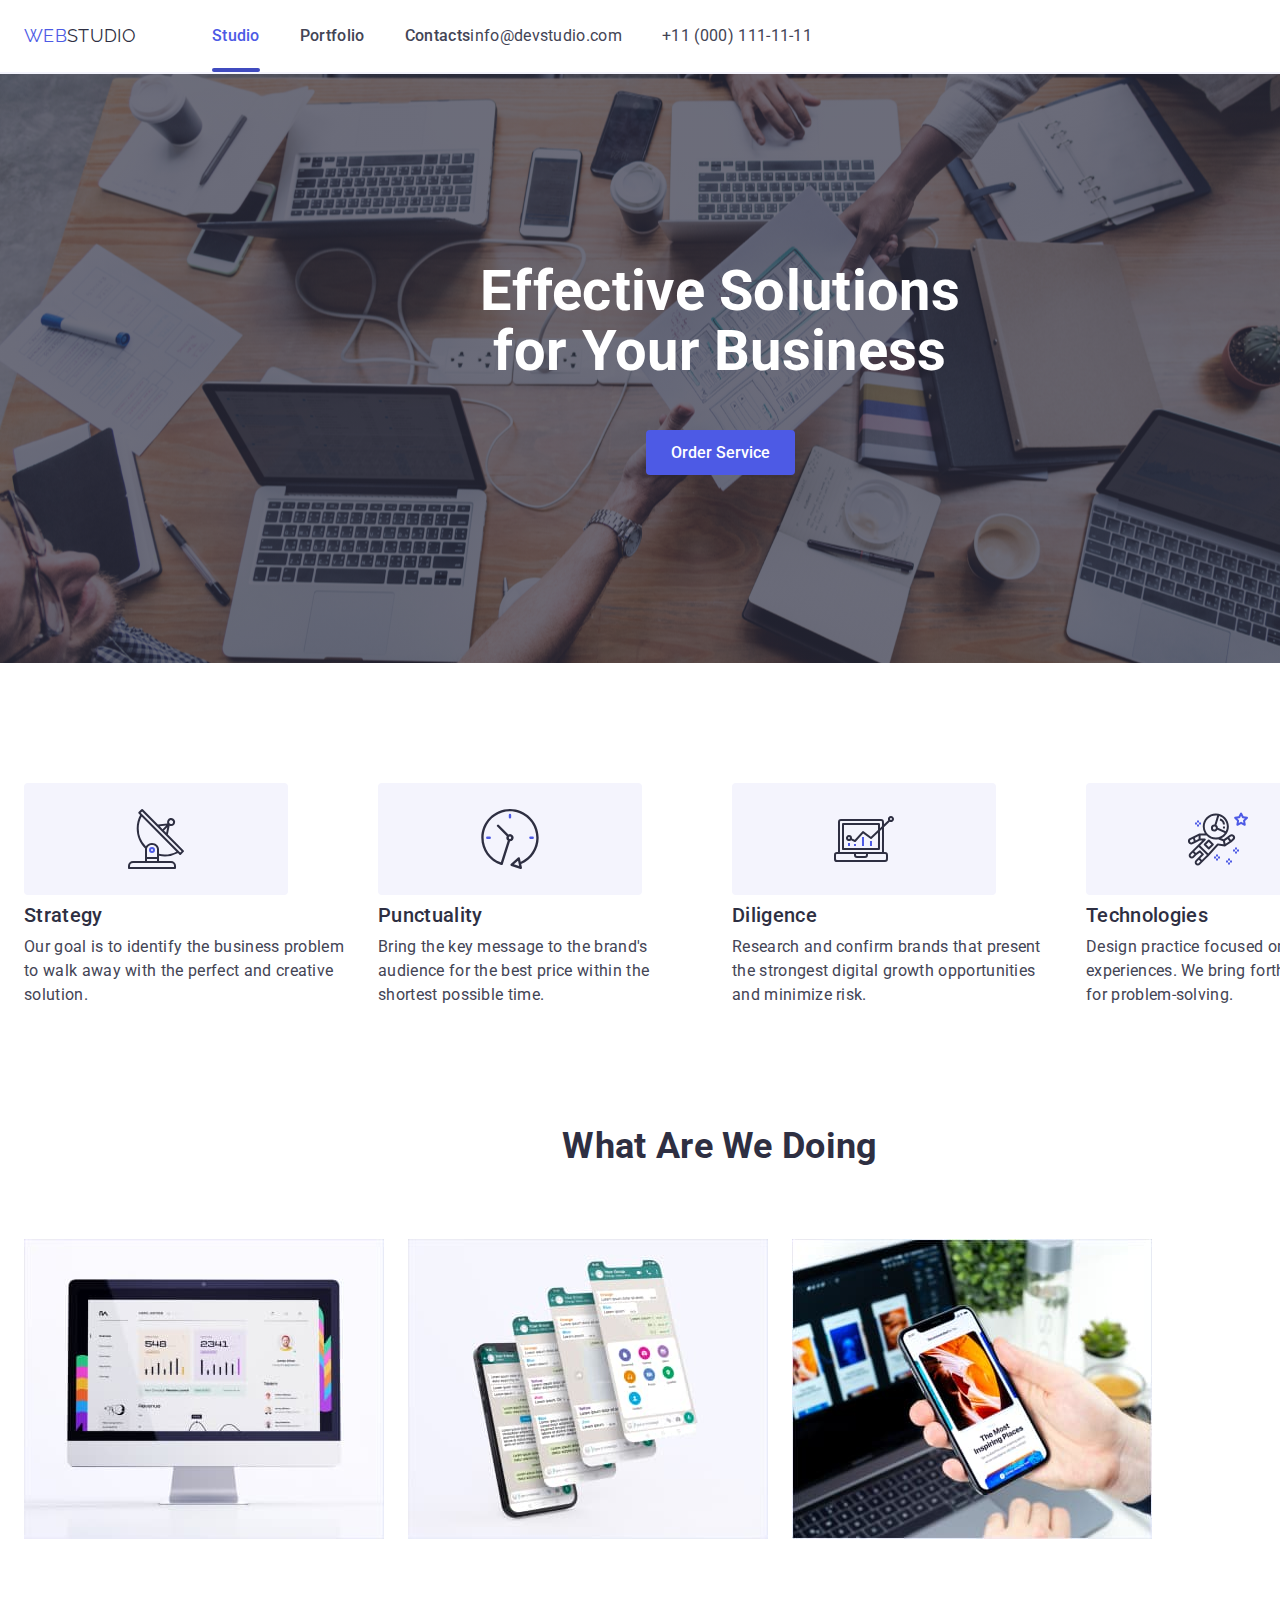
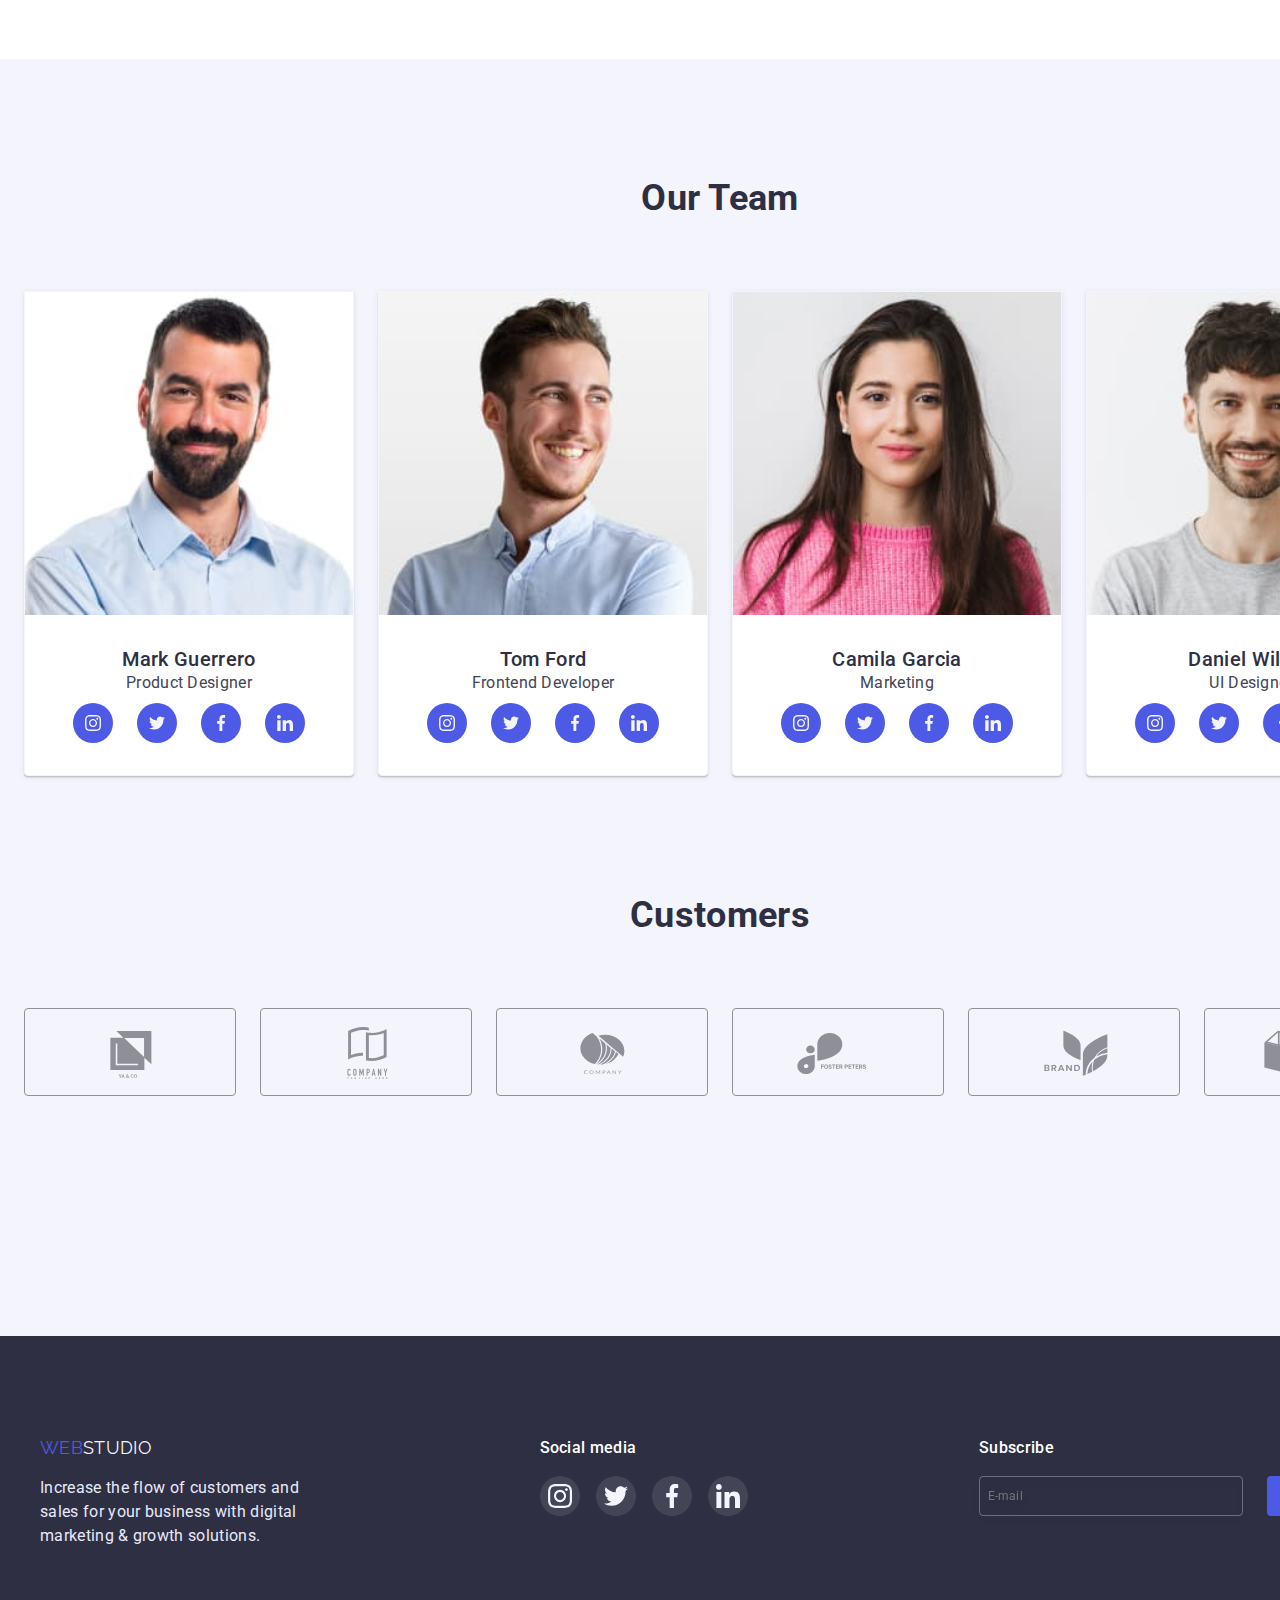
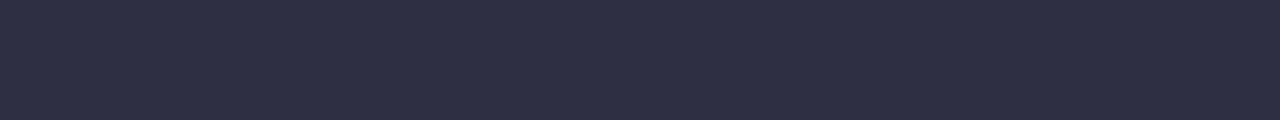
==== commit 6809cf10: "hw7 asphalt" ====
--- a/index.html
+++ b/index.html
@@ -22,7 +22,7 @@
     <link rel="stylesheet" href="./css/desktop.css" />
   </head>
   <body>
-    <header class="">
+    <header class="s-header">
       <div class="container header">
         <nav class="header-nav">
           <!--Logo-->
@@ -48,11 +48,86 @@
             </li>
             <li class="header-item">
               <a class="header-link" href="tel:+110001111111"
-                >+11 (000) 111-11-11</a
+              >+11 (000) 111-11-11</a
               >
             </li>
           </ul>
         </nav>
+        <button type="button" class="menu-open" data-menu-open>
+          <svg class="menu-open-icon" width="32" height="22">
+            <use href="./img/icons.svg#icon-hamburger"></use>
+          </svg>
+        </button>
+      </div>
+      <!-- ------ mob-menu ------- -->
+      <div class="mob-menu is-hidden" data-menu>
+        <div class="container">
+          <div class="mob-menu-top">
+            <button type="button" class="menu-close" data-menu-close>
+              <svg class="menu-close-icon" width="8" height="8">
+                <use href="./img/icons.svg#icon-close-black"></use>
+              </svg>
+            </button>
+    
+            <nav>
+              <ul class="mob-menu-list list">
+                <li class="mob-menu-item">
+                  <a class="mob-menu-link current" href="./index.html">Studio</a>
+                </li>
+                <li class="mob-menu-item">
+                  <a class="mob-menu-link" href="./portfolio.html">Portfolio</a>
+                </li>
+                <li class="mob-menu-item">
+                  <a class="mob-menu-link" href="">Contacts</a>
+                </li>
+              </ul>
+            </nav>
+          </div>
+            <div class="mob-menu-bottom">
+              <ul class="mob-menu-contact list">
+                <li class="mob-menu-item">
+      <a class="mob-menu-tel" href="tel:+110001111111"
+      >+11 (000) 111-11-11</a
+      >
+    </li>
+    <li class="mob-menu-item">
+      <a class="mob-menu-email" href="info@devstudio.com"
+        >info@devstudio.com</a
+      >
+    </li>
+  </ul>
+  <ul class="mob-menu-soc-list list">
+    <li class="mob-menu-soc-item">
+        <a href="" class="mob-menu-soc-link link">
+          <svg class="mob-menu-soc-icon" width="16px" height="16px">
+            <use href="./img/icons.svg#icon-instagram-1"></use>
+          </svg>
+        </a>
+      </li>
+      <li class="mob-menu-soc-item">
+        <a href="" class="mob-menu-soc-link link">
+          <svg class="mob-menu-soc-icon" width="16px" height="16px">
+            <use href="./img/icons.svg#icon-twitter-1"></use>
+          </svg>
+        </a>
+      </li>
+      <li class="mob-menu-soc-item">
+        <a href="" class="mob-menu-soc-link link">
+          <svg class="mob-menu-soc-icon" width="16px" height="16px">
+            <use href="./img/icons.svg#icon-facebook-1"></use>
+          </svg>
+        </a>
+      </li>
+      <li class="mob-menu-soc-item">
+        <a href="" class="mob-menu-soc-link link">
+          <svg class="mob-menu-soc-icon" width="16px" height="16px">
+            <use href="./img/icons.svg#icon-linkedin-1"></use>
+          </svg>
+        </a>
+      </li>
+    </ul>
+            </div>
+        </div>
       </div>
     </header>
 
@@ -67,6 +142,7 @@
         </div>
       </section>
 
+      <!-- ------ Featuers ------ -->
       <section class="section s-features">
         <div class="container features">
           <!--прихований заголовок h2-->
@@ -223,7 +299,7 @@
                 <h3 class="card-title">Tom Ford</h3>
                 <p class="card-text">Frontend Developer</p>
                 <ul class="team-soc-list list">
-                  <li class="team-soc-item">
+                <li class="team-soc-item">
                     <a href="" class="team-soc-link link">
                       <svg class="team-soc-icon" width="16px" height="16px">
                         <use href="./img/icons.svg#icon-instagram-1"></use>
@@ -577,5 +653,6 @@
       </div>
     </div>
     <script src="./js/modal.js"></script>
+    <script src="./js/menu.js"></script>
   </body>
 </html>
--- a/css/styles.css
+++ b/css/styles.css
@@ -10,6 +10,7 @@
   --icon-color: #8e8f99;
   --icon-hover: #404bbf;
   --icon-footer-hover: #31d0aa;
+  --bg-gradient: linear-gradient(rgba(46, 47, 66, 0.7), rgba(46, 47, 66, 0.7));
 }
 
 p,
@@ -42,10 +43,10 @@
 }
 
 .container {
-  /* width: 1158px; */
+  /* max-width: 428px; */
   margin: 0 auto;
-  padding-left: 24px;
-  padding-right: 24px;
+  padding-left: 16px;
+  padding-right: 16px;
 }
 
 header {
@@ -53,6 +54,13 @@
   padding-bottom: 24px;
   border-bottom: 2px solid var(--secondary-button-color);
 }
+.s-header {
+  /* width: 100%; */
+}
+/* .container.header {
+  margin-left: 0;
+  margin-right: 0;
+} */
 
 /* logo */
 .logo {
@@ -72,81 +80,160 @@
   list-style: none;
 }
 
+.no-scroll {
+  overflow: hidden;
+}
+
 /* site nav */
 .header-list {
-  margin: 0;
-  margin-left: 76px;
-  color: var(--title-text-color);
-  font-weight: 500;
-  font-size: 16px;
-  line-height: 1.5;
-}
-
-.header-list .header-item:not(:last-child) {
-  margin-right: 40px;
-}
-
-.header-list .header-link {
-  display: block;
-}
-
-.header-link {
-  color: var(--primary-text-color);
-  font-size: 16px;
-  line-height: 1.5;
-  text-decoration: none;
-  transition: color 250ms cubic-bezier(0.4, 0, 0.2, 1);
-  position: relative;
-}
-.header-list .header-link.current::after {
-  content: "";
-  position: absolute;
-  width: 100%;
-  height: 4px;
-  background-color: var(--icon-hover);
-  left: 0;
-  bottom: -24px;
-  border-radius: 2px;
-}
-
-.header-list .header-link:hover,
-.header-list .header-link:focus {
-  color: var(--accent-color);
-}
-
-.header-list .header-link.current {
-  color: var(--accent-color);
+  display: none;
 }
 
 /* header contacts */
 .header-contact {
-  margin-left: auto;
-}
-
-.header-contact .header-item + .header-item {
+  display: none;
+}
+
+/* .header-contact .header-item + .header-item {
   margin-left: 40px;
 }
 
 .header-contact .header-link:hover,
 .header-contact .header-link:focus {
   color: var(--accent-color);
+} */
+
+.menu-open {
+  width: 32px;
+  height: 22px;
+  padding: 0;
+  background-color: transparent;
+  border: none;
+}
+.menu-open-icon {
+  stroke: #2e2f42;
+}
+
+/* -------------------mob-menu----------------- */
+
+.mob-menu {
+  position: fixed;
+  top: 0;
+  z-index: 1;
+  width: 100vw;
+  height: 100vh;
+  background-color: var(--cards-bg-color);
+  padding-top: 40px;
+  padding-bottom: 40px;
+}
+.mob-menu > .container {
+  height: 100%;
+  display: flex;
+  flex-direction: column;
+  justify-content: space-between;
+  overflow: auto;
+}
+
+.menu-close {
+  width: 24px;
+  height: 24px;
+  border-radius: 50%;
+  background: #e7e9fc;
+  border: 1px solid rgba(0, 0, 0, 0.1);
+  display: flex;
+  align-items: center;
+  justify-content: center;
+  margin-left: auto;
+  margin-bottom: 16px;
+}
+.menu-close-icon {
+}
+.mob-menu-list {
+  margin-bottom: 64px;
+}
+
+.mob-menu-item:not(:last-child) {
+  margin-bottom: 40px;
+}
+.mob-menu-link {
+  font-weight: 700;
+  font-size: 36px;
+  line-height: 1.11;
+  letter-spacing: 0.02em;
+  color: var(--title-text-color);
+}
+
+.mob-menu-contact {
+  margin-bottom: 48px;
+}
+.mob-menu-tel {
+  font-weight: 600;
+  font-size: 36px;
+  line-height: 1.11;
+  color: #4d5ae5;
+  display: inline-block;
+}
+.mob-menu-email {
+  font-weight: 500;
+  font-size: 20px;
+  line-height: 1.2;
+  letter-spacing: 0.02em;
+  color: #434455;
+}
+
+.mob-menu-soc-list {
+  display: flex;
+  justify-content: center;
+  gap: 64px;
+}
+.mob-menu-soc-item {
+  width: 40px;
+  height: 40px;
+}
+.mob-menu-soc-link {
+  width: 100%;
+  height: 100%;
+  background-color: var(--pimary-bg-color);
+  border-radius: 50%;
+  display: flex;
+  align-items: center;
+  justify-content: center;
+  transition: background-color 250ms cubic-bezier(0.4, 0, 0.2, 1);
+}
+
+.mob-menu-soc-icon {
+  fill: var(--cards-bg-color);
 }
 
 /* hero */
 .s-hero {
-  padding-top: 188px;
-  padding-bottom: 188px;
+  padding-top: 112px;
+  padding-bottom: 112px;
   background-color: var(--hero-background-color);
   background-image: linear-gradient(
       rgba(46, 47, 66, 0.7),
       rgba(46, 47, 66, 0.7)
     ),
-    url(../img/bg-people-office.jpg);
+    url(../img/hero-bg-mob-1x.jpg);
   background-repeat: no-repeat;
   background-position: center;
   background-size: cover;
-  max-width: 1440px;
+  /* max-width: 428px; */
+  width: 100%;
   margin: 0 auto;
+}
+@media (min-device-pixel-ratio: 2),
+  (-webkit-min-device-pixel-ratio: 2),
+  (min-resolution: 192dpi),
+  (min-resolution: 2dppx) {
+  .s-hero {
+    background-image: linear-gradient(
+        rgba(46, 47, 66, 0.7),
+        rgba(46, 47, 66, 0.7)
+      ),
+      url(../img/hero-bg-mob-2x.jpg);
+    /* video 52.50 1x-2x zobrazhennya  */
+  }
 }
 .hero {
   text-align: center;
@@ -154,35 +241,43 @@
 
 .hero-title {
   margin: 0 auto;
-  margin-bottom: 48px;
+  margin-bottom: 72px;
   color: var(--primary-white-color);
-  width: 494px;
+  width: 318px;
   font-weight: 700;
-  font-size: 56px;
-  line-height: 1.07;
+  font-size: 36px;
+  line-height: 1.11;
   text-align: center;
 }
 
 .s-features {
-  padding-top: 120px;
-  padding-bottom: 120px;
+  padding-top: 96px;
+  padding-bottom: 96px;
 }
 .features {
-  padding-left: 15px;
-  padding-right: 15px;
+  padding-left: 16px;
+  padding-right: 16px;
 }
 
 .features .list {
+  display: flex;
+  flex-wrap: wrap;
   gap: 24px;
 }
 .feature-svg {
-  width: 264px;
+  display: none;
+  /* width: 264px;
   height: 112px;
   border: 1px solid transparent;
   border-radius: 4px;
   background-color: var(--secondary-button-color);
   align-items: center;
-  justify-content: center;
+  justify-content: center; */
+}
+
+.list .section-item {
+  width: 100%;
+  /* width: calc((100% - 24px) / 2); */
 }
 .feature-svg:hover {
   /* border: 1px solid #8e8f99; */
@@ -205,13 +300,16 @@
 }
 
 /* works "We are doing" */
+/* докачати ще по одному зображенню 2х (не по 6) (?) */
 .s-works {
-  padding-bottom: 120px;
-}
-.works {
+  display: none;
+  /* padding-bottom: 120px; */
+}
+/* .works {
 }
 .works .list {
-  /* gap: 24px; */
+  display: flex;
+  gap: 24px;
 }
 
 .works-title {
@@ -223,9 +321,10 @@
   line-height: 1.11;
   text-align: center;
   text-transform: capitalize;
-}
+} */
 
 /* Our team */
+/* докачати ще по одному зображенню 2х (не 6) */
 .team-section {
   padding-top: 96px;
   padding-bottom: 128px;
@@ -255,7 +354,6 @@
 }
 
 .team-member {
-  /* width: 264px; */
   width: 100%;
   background-color: var(--primary-white-color);
   border: 1px solid var(--cards-bg-color);
@@ -333,6 +431,8 @@
   display: flex;
   flex-wrap: wrap;
   gap: 16px;
+  /* align-items: center;
+  justify-content: center; */
 }
 
 .customer-item {
@@ -340,7 +440,8 @@
   height: 88px;
 }
 .customer-link {
-  display: inline-block;
+  /* display: inline-block; */
+  display: flex;
   width: 100%;
   height: 100%;
   border: 1px solid var(--icon-color);
@@ -409,15 +510,29 @@
   background-color: var(--secondary-button-color);
   border: 1px solid #e7e9fc;
 }
+/* ------------- Footer ------------ */
 
 .footer {
-  padding-top: 100px;
-  padding-bottom: 100px;
+  padding: 96px 16px;
+  /* padding-top: 96px;
+  padding-bottom: 96px; */
   color: #e7e9fc;
   background-color: var(--hero-background-color);
 }
-.footer .ft {
-  /* gap: 120px; */
+/* .container.ft {
+  margin: 0;
+  padding: 0;
+} */
+.ft {
+  /* padding-bottom: 72px; */
+}
+
+.ft > .social {
+  /* text-align: center; */
+  /* justify-content: center; */
+  /* align-items: center; */
+  margin: 0 auto;
+  margin-bottom: 72px;
 }
 
 .footer-logo {
@@ -429,25 +544,25 @@
   text-decoration: none;
 }
 .footer-text {
-  width: 264px;
+  width: 268px;
+  margin: 0 auto;
   margin-top: 16px;
-  line-height: 24px;
+  margin-bottom: 72px;
+  line-height: 1.5;
 }
 
 .social {
   display: flex;
   flex-wrap: wrap;
+  width: 208px;
+  height: 80px;
 }
 .footer-soc {
   color: var(--primary-white-color);
   font-weight: 500;
   font-size: 16px;
   line-height: 1.5;
-}
-
-.social {
-  width: 208px;
-  height: 80px;
+  margin-bottom: 16px;
 }
 
 .footer-soc-list {
@@ -482,7 +597,14 @@
   background-color: var(--icon-footer-hover);
 }
 
+.footer-subcribe {
+  /* margin: 0, auto;
+    justify-content: center;
+  align-items: center; */
+  /* text-align: center; */
+}
 .ft-subscribe {
+  /* width: 100%; */
   color: var(--primary-white-color);
   font-weight: 500;
   font-size: 16px;
@@ -493,15 +615,17 @@
 }
 
 .footer-form {
+  /* width: 100%; */
   /* gap: 24px; */
 }
 .footer-input {
-  width: 264px;
+  width: 100%;
   height: 40px;
   padding-left: 16px;
   background-color: transparent;
   border: 1px solid rgba(33, 33, 33, 0.2);
   border-radius: 4px;
+  margin-bottom: 16px;
 
   font-weight: 400;
   font-size: 12px;
@@ -515,7 +639,9 @@
 }
 
 .button.ft-send {
-  /* gap: 16px; */
+  margin: 0 auto;
+  display: flex;
+  gap: 16px;
   width: 165px;
   height: 40px;
   font-family: Roboto, sans-serif;
@@ -531,6 +657,8 @@
   background-color: var(--icon-hover);
 }
 .subs-icon {
+  width: 24px;
+  height: 20px;
   fill: var(--secondary-button-color);
 }
 
@@ -576,6 +704,8 @@
 }
 
 /* portfolio cards */
+/* викачати по 6 картинок для кожного зображення: три розміри екрану, дві щільності пікселів
+    в html поставити можливість браузеру самому обирати зображення srcset для img */
 .portf-section .container {
   padding-left: 0;
   padding-right: 0;
--- a/css/mobile.css
+++ b/css/mobile.css
@@ -1,5 +1,64 @@
-@media screen and (min-width: 480px) {
+@media screen and (min-width: 428px) {
     .container {
-      width: 448px;
+      width: 396px;
+    }
+
+    .container.header {
+      display: flex;
+      justify-content: space-between;
+    }
+
+    /* ----- Features ------ */
+    .s-features {
+      width: 100%;
+      /* text-align: center; */
+    }
+    .section-title {
+      text-align: center;
+    }
+    .section-after-title {
+      width: 100%;
+    }
+    /* ------------- Footer ------------ */
+    /* .container.ft {
+      display: flex;
+      flex-direction: column;
+      
+      text-align: center;
+      align-items: center;
+    }
+
+    .footer-form {
+      display: flex;
+      flex-direction: column;
+    }
+
+    .footer-subcribe {
+      text-align: center;
+    } */
+
+  }
+
+
+  @media screen and (min-width: 320px) and (max-width: 767px) {
+    .container.ft {
+      display: flex;
+      flex-direction: column;
+      
+      text-align: center;
+      align-items: center;
+    }
+    .ft > .social {
+      justify-content: center;
+    }
+
+    .footer-form {
+      display: flex;
+      flex-direction: column;
+    }
+
+    .footer-subcribe {
+      width: 100%;
+      text-align: center;
     }
   }--- a/css/tablet.css
+++ b/css/tablet.css
@@ -2,8 +2,120 @@
     .container {
       width: 736px;
     }
+
+    .menu-open {
+      display: none;
+    }
+
+    /* header navigation */
+.header-nav {
+  display: flex;
+  align-items: center;
+}
+
+    /* header */
+    .header-list {
+      display: flex;
+      margin: 0;
+      margin-left: 76px;
+      color: var(--title-text-color);
+      font-weight: 500;
+      font-size: 16px;
+      line-height: 1.5;
+    }
+    
+    .header-list .header-item:not(:last-child) {
+      margin-right: 40px;
+    }
+    
+    .header-list .header-link {
+      display: block;
+    }
+    
+    .header-link {
+      color: var(--primary-text-color);
+      font-size: 16px;
+      line-height: 1.5;
+      text-decoration: none;
+      transition: color 250ms cubic-bezier(0.4, 0, 0.2, 1);
+      position: relative;
+    }
+    .header-list .header-link.current::after {
+      content: "";
+      position: absolute;
+      width: 100%;
+      height: 4px;
+      background-color: var(--icon-hover);
+      left: 0;
+      bottom: -24px;
+      border-radius: 2px;
+    }
+    
+    .header-list .header-link:hover,
+    .header-list .header-link:focus {
+      color: var(--accent-color);
+    }
+    
+    .header-list .header-link.current {
+      color: var(--accent-color);
+    }
+
+    /* header contacts */
+.header-contact {
+  display: flex;
+  flex-direction: column;
+  margin-left: auto;
+}
+.header-contact .header-item + .header-item {
+  margin-left: 40px;
+}
+
+.header-contact .header-link:hover,
+.header-contact .header-link:focus {
+  color: var(--accent-color);
+}
+
+    /* Hero */
+    .s-hero {
+      padding-bottom: 108px;
+      background-image: linear-gradient(
+        rgba(46, 47, 66, 0.7),
+        rgba(46, 47, 66, 0.7)
+      ),
+      url(../img/hero-bg-tabl-1x.jpg);
+      width: 768px;
+    }
+
+    @media (min-device-pixel-ratio: 2),
+  (-webkit-min-device-pixel-ratio: 2),
+  (min-resolution: 192dpi),
+  (min-resolution: 2dppx) {
+  .s-hero {
+    background-image: linear-gradient(
+      rgba(46, 47, 66, 0.7),
+      rgba(46, 47, 66, 0.7)
+    ),
+    url(../img/hero-bg-tabl-2x.jpg);
+  }}
+
+    .hero-title {
+      margin-bottom: 40px;
+      width: 494px;
+      font-size: 56px;
+      line-height: 1.11;
+    }
+
+    .list .section-item {
+        width: calc((100% - 24px) / 2);
+      }
+
+      /* ----- Features ------ */
+      .section-title {
+        text-align: left;
+      }
   
     .team-section {
+        /* width: 552px; */
       padding-top: 96px;
       padding-bottom: 104px;
     }
@@ -17,4 +129,17 @@
     .customer-item {
       width: calc((100% - 48px) / 3);
     }
+
+    /* ------ Footer -------- */
+    /* .footer .ft {
+  display: flex;
+  gap: 120px;
+} */
+  }
+
+
+  @media screen and (min-width: 768px) and (max-width: 1199px) {
+    .footer {
+      display: flex;
+    }
   }--- a/css/desktop.css
+++ b/css/desktop.css
@@ -1,7 +1,156 @@
 @media screen and (min-width: 1200px) {
   .container {
     width: 1440px;
-  }
+    padding-left: 24px;
+  padding-right: 24px;
+  }
+
+  .menu-open {
+    display: none;
+  }
+
+  /* header navigation */
+.header-nav {
+  display: flex;
+  align-items: center;
+}
+  /* Header */
+  .header-list {
+    display: flex;
+    margin: 0;
+    margin-left: 76px;
+    color: var(--title-text-color);
+    font-weight: 500;
+    font-size: 16px;
+    line-height: 1.5;
+  }
+  
+  .header-list .header-item:not(:last-child) {
+    margin-right: 40px;
+  }
+  
+  .header-list .header-link {
+    display: block;
+  }
+  
+  .header-link {
+    color: var(--primary-text-color);
+    font-size: 16px;
+    line-height: 1.5;
+    text-decoration: none;
+    transition: color 250ms cubic-bezier(0.4, 0, 0.2, 1);
+    position: relative;
+  }
+  .header-list .header-link.current::after {
+    content: "";
+    position: absolute;
+    width: 100%;
+    height: 4px;
+    background-color: var(--icon-hover);
+    left: 0;
+    bottom: -24px;
+    border-radius: 2px;
+  }
+  
+  .header-list .header-link:hover,
+  .header-list .header-link:focus {
+    color: var(--accent-color);
+  }
+  
+  .header-list .header-link.current {
+    color: var(--accent-color);
+  }
+
+    /* header contacts */
+.header-contact {
+  display: flex;
+  flex-direction: row;
+  margin-left: auto;
+}
+.header-contact .header-item + .header-item {
+  margin-left: 40px;
+}
+
+.header-contact .header-link:hover,
+.header-contact .header-link:focus {
+  color: var(--accent-color);
+}
+
+  /* Hero */
+  .s-hero {
+    padding-top: 188px;
+    padding-bottom: 188px;
+    background-image: linear-gradient(
+      rgba(46, 47, 66, 0.7),
+      rgba(46, 47, 66, 0.7)
+    ),
+    url(../img/bg-people-office.jpg);
+    width: 1440px;
+  }
+  @media (min-device-pixel-ratio: 2),
+  (-webkit-min-device-pixel-ratio: 2),
+  (min-resolution: 192dpi),
+  (min-resolution: 2dppx) {
+  .s-hero {
+    background-image: linear-gradient(
+      rgba(46, 47, 66, 0.7),
+      rgba(46, 47, 66, 0.7)
+    ),
+    url(../img/hero-bg-desktop-2x.jpg);
+    /* video 52.50 1x-2x zobrazhennya  */
+  }}
+  .hero-title {
+    margin-bottom: 48px;
+    width: 494px;
+    font-size: 56px;
+    line-height: 1.07;
+  }
+
+  .s-features {
+    padding-top: 120px;
+    padding-bottom: 120px;
+  }
+  .list .section-item {
+    width: calc((100% - 72px) / 4);
+  }
+  .feature-svg {
+    display: flex;
+    width: 264px;
+    height: 112px;
+    border: 1px solid transparent;
+    border-radius: 4px;
+    background-color: var(--secondary-button-color);
+    align-items: center;
+    justify-content: center;
+  }
+  .feature-icon {
+    
+  }
+
+  /* works "We are doing" */
+.s-works {
+  display: block;
+  padding-bottom: 120px;
+}
+.works {
+}
+.works .list {
+  display: flex;
+  gap: 24px;
+}
+
+.works-title {
+  margin-top: 0;
+  margin-bottom: 72px;
+  color: var(--title-text-color);
+  font-weight: 700;
+  font-size: 36px;
+  line-height: 1.11;
+  text-align: center;
+  text-transform: capitalize;
+}
+
+/* ---------our team------- */
   .team-section {
     padding-top: 120px;
     padding-bottom: 120px;
@@ -23,4 +172,52 @@
   .customer-item {
     width: calc((100% - 120px) / 6);
   }
+
+
+  
+/* --------- Footer ----------- */
+.footer {
+  padding-top: 100px;
+  padding-bottom: 100px;
+}
+.footer .ft {
+  display: flex;
+  gap: 120px;
+}
+
+
+
+.ft-subscribe {
+  color: var(--primary-white-color);
+  font-weight: 500;
+  font-size: 16px;
+  line-height: 1.5;
+  /* text-align: center; */
+}
+.footer-subcribe .footer-soc {
+  margin-bottom: 16px;
+}
+
+.footer-form {
+  display: flex;
+  gap: 24px;
+}
+.footer-input {
+  width: 264px;
+  
+}
+
+.button.ft-send {
+  display: flex;
+  
+}
+.button.ft-send:hover {
+  background-color: var(--icon-hover);
+}
+.button.ft-send:focus {
+  background-color: var(--icon-hover);
+}
+.subs-icon {
+  fill: var(--secondary-button-color);
+}
 }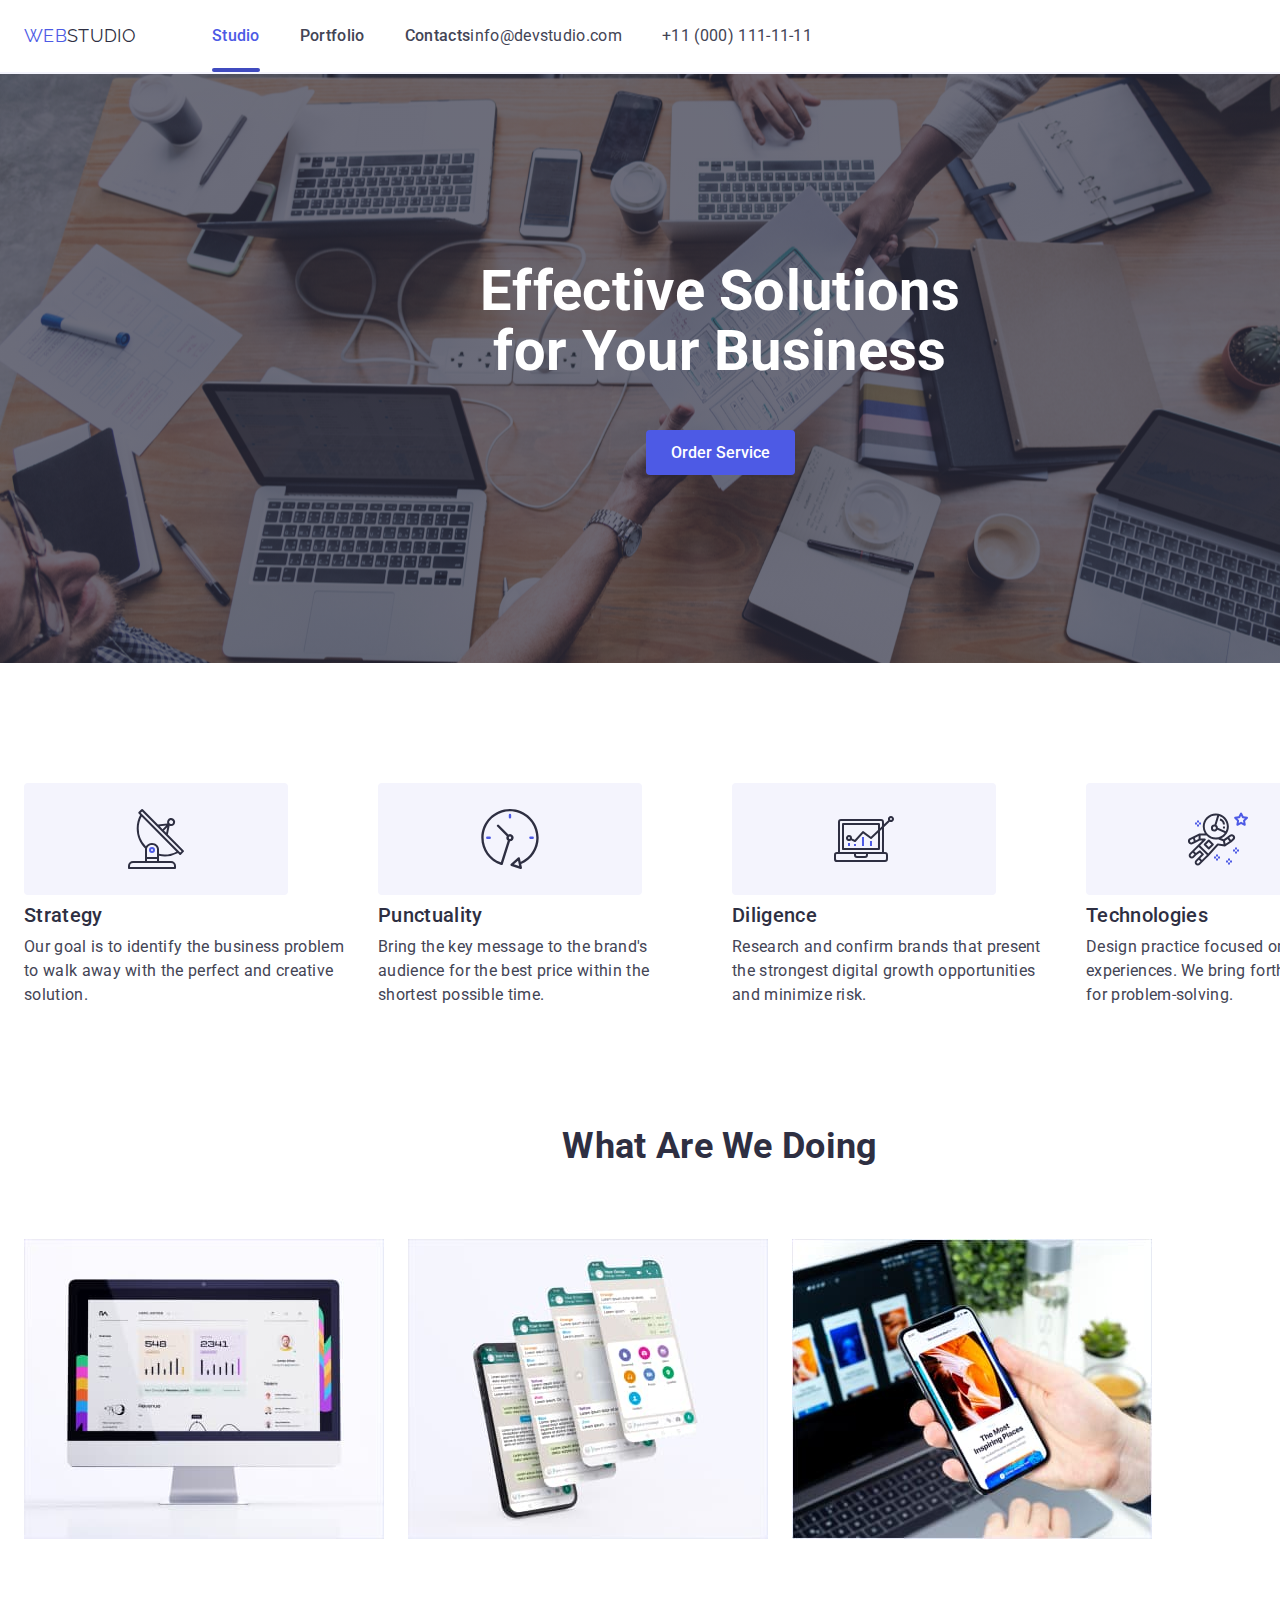
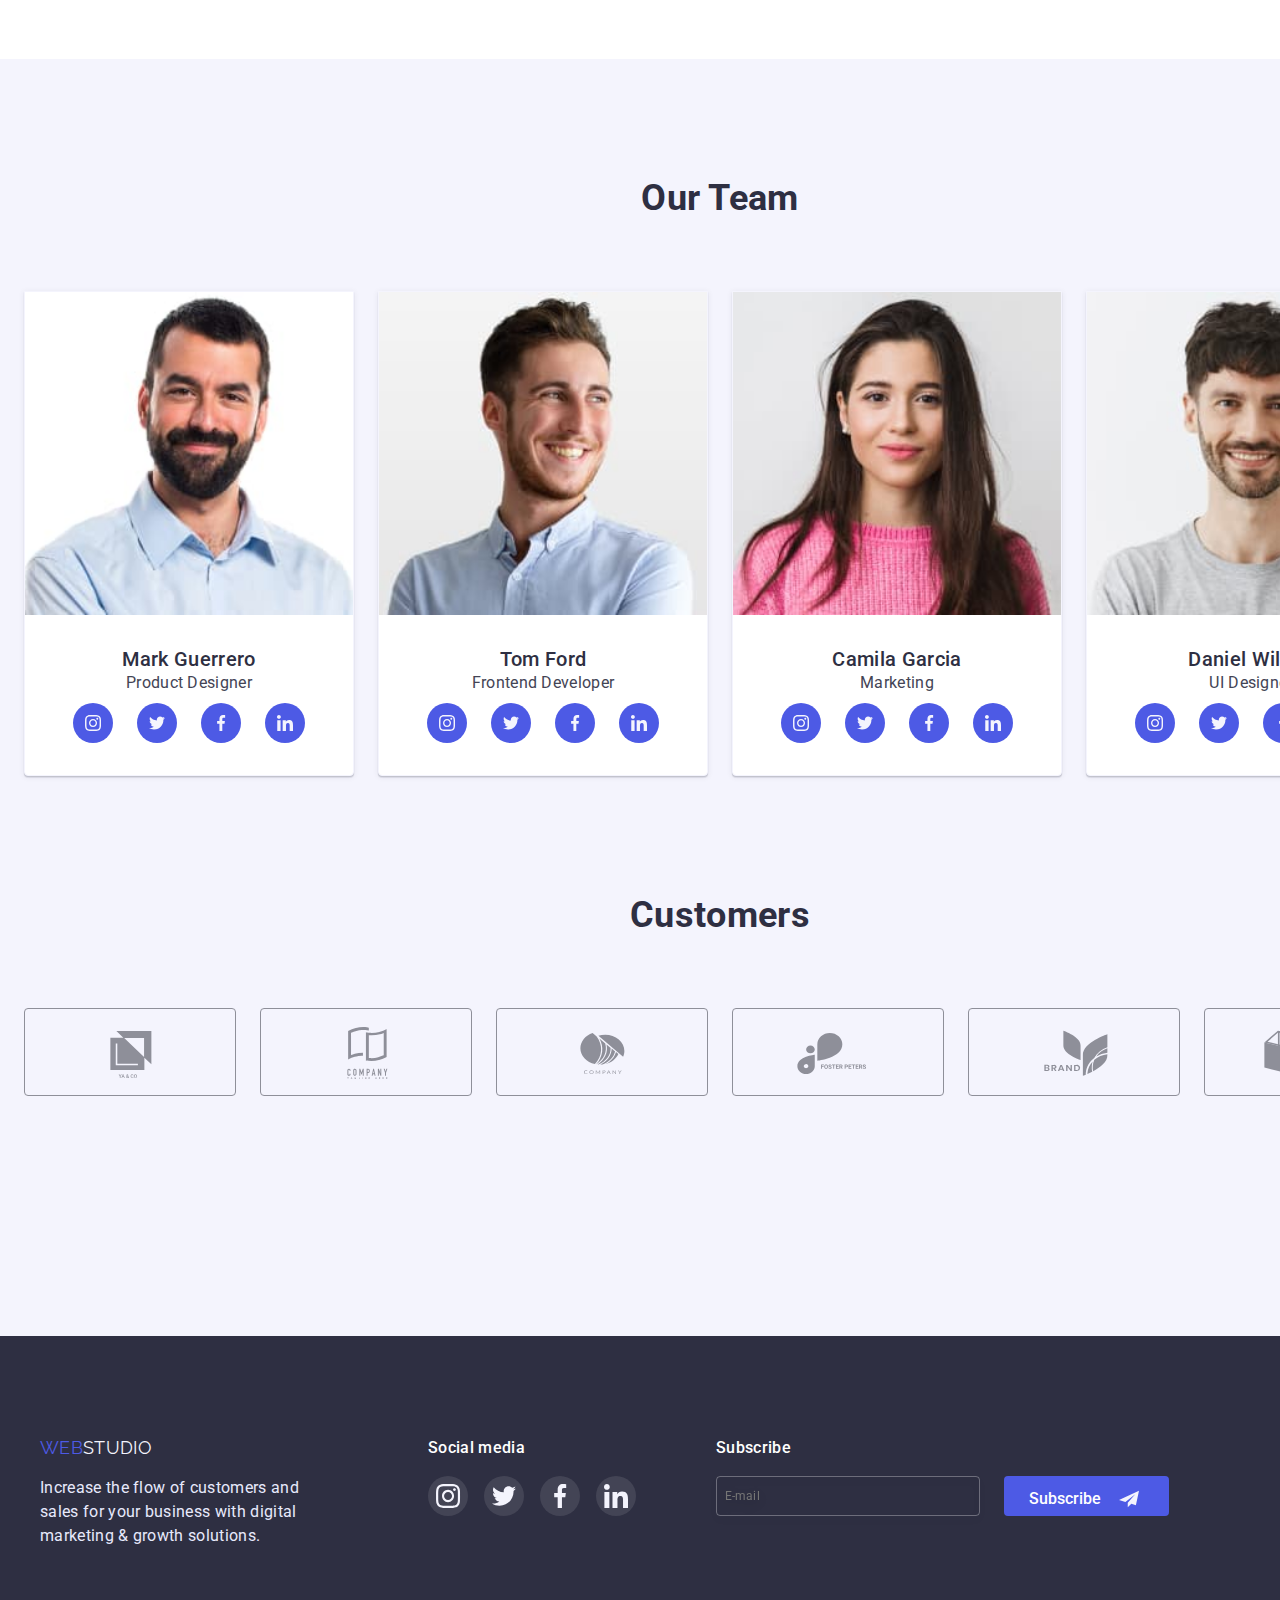
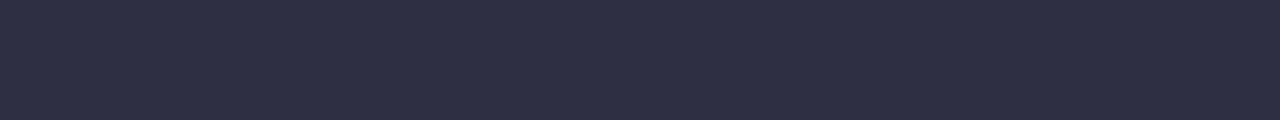
==== commit 19ce8354: "hw7 predzdacha" ====
--- a/index.html
+++ b/index.html
@@ -474,6 +474,7 @@
     <footer class="footer">
       
       <div class="container ft">
+      <div class="footer-tablet">
         <div class="footer-description">
           <a href="/" class="footer-logo">
             <span class="web-logo">WEB</span>STUDIO
@@ -533,6 +534,7 @@
             </li>
           </ul>
         </div>
+      </div>
 
         <form class="footer-subcribe">
           <h3 class="footer-soc">Subscribe</h3>
--- a/css/styles.css
+++ b/css/styles.css
@@ -423,6 +423,7 @@
 
 /* Customers */
 .customers {
+  /* width: 100%; */
   padding-top: 96px;
   padding-bottom: 96px;
 }
@@ -436,7 +437,7 @@
 }
 
 .customer-item {
-  width: calc((100% - 16px) / 2);
+  /* width: calc((100% - 16px) / 2); */
   height: 88px;
 }
 .customer-link {
--- a/css/mobile.css
+++ b/css/mobile.css
@@ -41,12 +41,29 @@
 
 
   @media screen and (min-width: 320px) and (max-width: 767px) {
+    .customer-item {
+      width: calc((100% - 16px) / 2);
+    }
+    
     .container.ft {
       display: flex;
       flex-direction: column;
+      gap: 72px;
       
       text-align: center;
       align-items: center;
+    }
+    .footer-tablet {
+      
+    }
+    .social {
+      text-align: center;
+    }
+    .footer-soc {
+      margin: 0 auto;
+      /* text-align: center;
+      justify-content: center;
+      align-items: center; */
     }
     .ft > .social {
       justify-content: center;
--- a/css/tablet.css
+++ b/css/tablet.css
@@ -1,145 +1,173 @@
 @media screen and (min-width: 768px) {
-    .container {
-      width: 736px;
-    }
+  .container {
+    width: 736px;
+  }
 
-    .menu-open {
-      display: none;
-    }
+  .menu-open {
+    display: none;
+  }
 
-    /* header navigation */
-.header-nav {
-  display: flex;
-  align-items: center;
-}
+  /* header navigation */
+  /* .container header {
+      display: flex;
+      align-items: center;
+    } */
+  .header-nav {
+    display: flex;
+    align-items: center;
+  }
 
-    /* header */
-    .header-list {
-      display: flex;
-      margin: 0;
-      margin-left: 76px;
-      color: var(--title-text-color);
-      font-weight: 500;
-      font-size: 16px;
-      line-height: 1.5;
-    }
-    
-    .header-list .header-item:not(:last-child) {
-      margin-right: 40px;
-    }
-    
-    .header-list .header-link {
-      display: block;
-    }
-    
-    .header-link {
-      color: var(--primary-text-color);
-      font-size: 16px;
-      line-height: 1.5;
-      text-decoration: none;
-      transition: color 250ms cubic-bezier(0.4, 0, 0.2, 1);
-      position: relative;
-    }
-    .header-list .header-link.current::after {
-      content: "";
-      position: absolute;
-      width: 100%;
-      height: 4px;
-      background-color: var(--icon-hover);
-      left: 0;
-      bottom: -24px;
-      border-radius: 2px;
-    }
-    
-    .header-list .header-link:hover,
-    .header-list .header-link:focus {
-      color: var(--accent-color);
-    }
-    
-    .header-list .header-link.current {
-      color: var(--accent-color);
-    }
+  /* header */
+  .header-list {
+    display: flex;
+    margin: 0;
+    margin-left: 76px;
+    color: var(--title-text-color);
+    font-weight: 500;
+    font-size: 16px;
+    line-height: 1.5;
+  }
 
-    /* header contacts */
-.header-contact {
-  display: flex;
-  flex-direction: column;
-  margin-left: auto;
-}
-.header-contact .header-item + .header-item {
-  margin-left: 40px;
-}
+  .header-list .header-item:not(:last-child) {
+    margin-right: 40px;
+  }
 
-.header-contact .header-link:hover,
-.header-contact .header-link:focus {
-  color: var(--accent-color);
-}
+  .header-list .header-link {
+    display: block;
+  }
 
-    /* Hero */
-    .s-hero {
-      padding-bottom: 108px;
-      background-image: linear-gradient(
+  .header-link {
+    color: var(--primary-text-color);
+    font-size: 16px;
+    line-height: 1.5;
+    text-decoration: none;
+    transition: color 250ms cubic-bezier(0.4, 0, 0.2, 1);
+    position: relative;
+  }
+  .header-list .header-link.current::after {
+    content: "";
+    position: absolute;
+    width: 100%;
+    height: 4px;
+    background-color: var(--icon-hover);
+    left: 0;
+    bottom: -24px;
+    border-radius: 2px;
+  }
+
+  .header-list .header-link:hover,
+  .header-list .header-link:focus {
+    color: var(--accent-color);
+  }
+
+  .header-list .header-link.current {
+    color: var(--accent-color);
+  }
+
+  /* header contacts */
+  .header-contact {
+    display: flex;
+    flex-direction: column;
+    margin-left: auto;
+  }
+  /* не працює margin-left: auto;
+  та мобільне меню, видає помилку js скрипта 
+  function toggleMenu() {
+      refs.menu.classList.toggle("is-hidden"); */
+
+  .header-contact .header-link:hover,
+  .header-contact .header-link:focus {
+    color: var(--accent-color);
+  }
+
+  /* Hero */
+  .s-hero {
+    padding-bottom: 108px;
+    background-image: linear-gradient(
         rgba(46, 47, 66, 0.7),
         rgba(46, 47, 66, 0.7)
       ),
       url(../img/hero-bg-tabl-1x.jpg);
-      width: 768px;
+    width: 768px;
+  }
+
+  @media (min-device-pixel-ratio: 2),
+    (-webkit-min-device-pixel-ratio: 2),
+    (min-resolution: 192dpi),
+    (min-resolution: 2dppx) {
+    .s-hero {
+      background-image: linear-gradient(
+          rgba(46, 47, 66, 0.7),
+          rgba(46, 47, 66, 0.7)
+        ),
+        url(../img/hero-bg-tabl-2x.jpg);
     }
+  }
 
-    @media (min-device-pixel-ratio: 2),
-  (-webkit-min-device-pixel-ratio: 2),
-  (min-resolution: 192dpi),
-  (min-resolution: 2dppx) {
-  .s-hero {
-    background-image: linear-gradient(
-      rgba(46, 47, 66, 0.7),
-      rgba(46, 47, 66, 0.7)
-    ),
-    url(../img/hero-bg-tabl-2x.jpg);
-  }}
+  .hero-title {
+    margin-bottom: 40px;
+    width: 494px;
+    font-size: 56px;
+    line-height: 1.11;
+  }
 
-    .hero-title {
-      margin-bottom: 40px;
-      width: 494px;
-      font-size: 56px;
-      line-height: 1.11;
-    }
+  .list .section-item {
+    width: calc((100% - 24px) / 2);
+  }
 
-    .list .section-item {
-        width: calc((100% - 24px) / 2);
-      }
+  /* ----- Features ------ */
+  .section-title {
+    text-align: left;
+  }
 
-      /* ----- Features ------ */
-      .section-title {
-        text-align: left;
-      }
-  
-    .team-section {
-        /* width: 552px; */
-      padding-top: 96px;
-      padding-bottom: 104px;
-    }
-    .team-member {
-      width: calc((100% - 24px) / 2);
-    }
-  
-    .customers-list {
-      gap: 24px;
-    }
-    .customer-item {
-      width: calc((100% - 48px) / 3);
-    }
+  .team-section {
+    /* width: 552px; */
+    padding-top: 96px;
+    padding-bottom: 104px;
+  }
+  .team-member {
+    width: calc((100% - 24px) / 2);
+  }
 
-    /* ------ Footer -------- */
-    /* .footer .ft {
+  .customers-list {
+    gap: 24px;
+  }
+  .customer-item {
+    width: calc((100% - 48px) / 3);
+  }
+
+  /* ------ Footer -------- */
+  /* .footer .ft {
   display: flex;
   gap: 120px;
 } */
+}
+
+@media screen and (min-width: 768px) and (max-width: 1199px) {
+  .customer-item {
+    width: calc((100% - 48px) / 3);
   }
 
+  .container.ft {
+    display: flex;
+    flex-direction: column;
+  }
+  .footer-tablet {
+    display: flex;
+    margin-bottom: 72px;
+  }
+  .footer-text {
+    margin-right: 24px;
+  }
 
-  @media screen and (min-width: 768px) and (max-width: 1199px) {
-    .footer {
-      display: flex;
-    }
-  }+  .footer-form {
+    display: flex;
+  }
+  .footer-input {
+    width: 264px;
+    margin-right: 24px;
+  }
+  .button.ft-send {
+    margin: 0;
+  }
+}
--- a/css/desktop.css
+++ b/css/desktop.css
@@ -10,12 +10,12 @@
   }
 
   /* header navigation */
-.header-nav {
+/* .header-nav {
   display: flex;
   align-items: center;
-}
+} */
   /* Header */
-  .header-list {
+  /* .header-list {
     display: flex;
     margin: 0;
     margin-left: 76px;
@@ -59,13 +59,14 @@
   
   .header-list .header-link.current {
     color: var(--accent-color);
-  }
+  } */
 
     /* header contacts */
 .header-contact {
-  display: flex;
+  /* display: flex; */
   flex-direction: row;
   margin-left: auto;
+  /* margin-left: 200px; */
 }
 .header-contact .header-item + .header-item {
   margin-left: 40px;
@@ -106,6 +107,7 @@
     line-height: 1.07;
   }
 
+  /* ------------ Features ----------- */
   .s-features {
     padding-top: 120px;
     padding-bottom: 120px;
@@ -127,12 +129,13 @@
     
   }
 
-  /* works "We are doing" */
+  /* ------- works "We are doing" ------- */
 .s-works {
   display: block;
   padding-bottom: 120px;
 }
 .works {
+  
 }
 .works .list {
   display: flex;
@@ -160,6 +163,8 @@
   }
 
   .customers {
+    /* width: 1440px; */
+    width: 100%;
     padding-top: 120px;
     padding-bottom: 120px;
   }
@@ -182,9 +187,13 @@
 }
 .footer .ft {
   display: flex;
+  /* gap: 120px; */
+}
+.footer-tablet {
+  display: flex;
   gap: 120px;
-}
-
+  margin-right: 80px;
+}
 
 
 .ft-subscribe {
@@ -204,7 +213,6 @@
 }
 .footer-input {
   width: 264px;
-  
 }
 
 .button.ft-send {
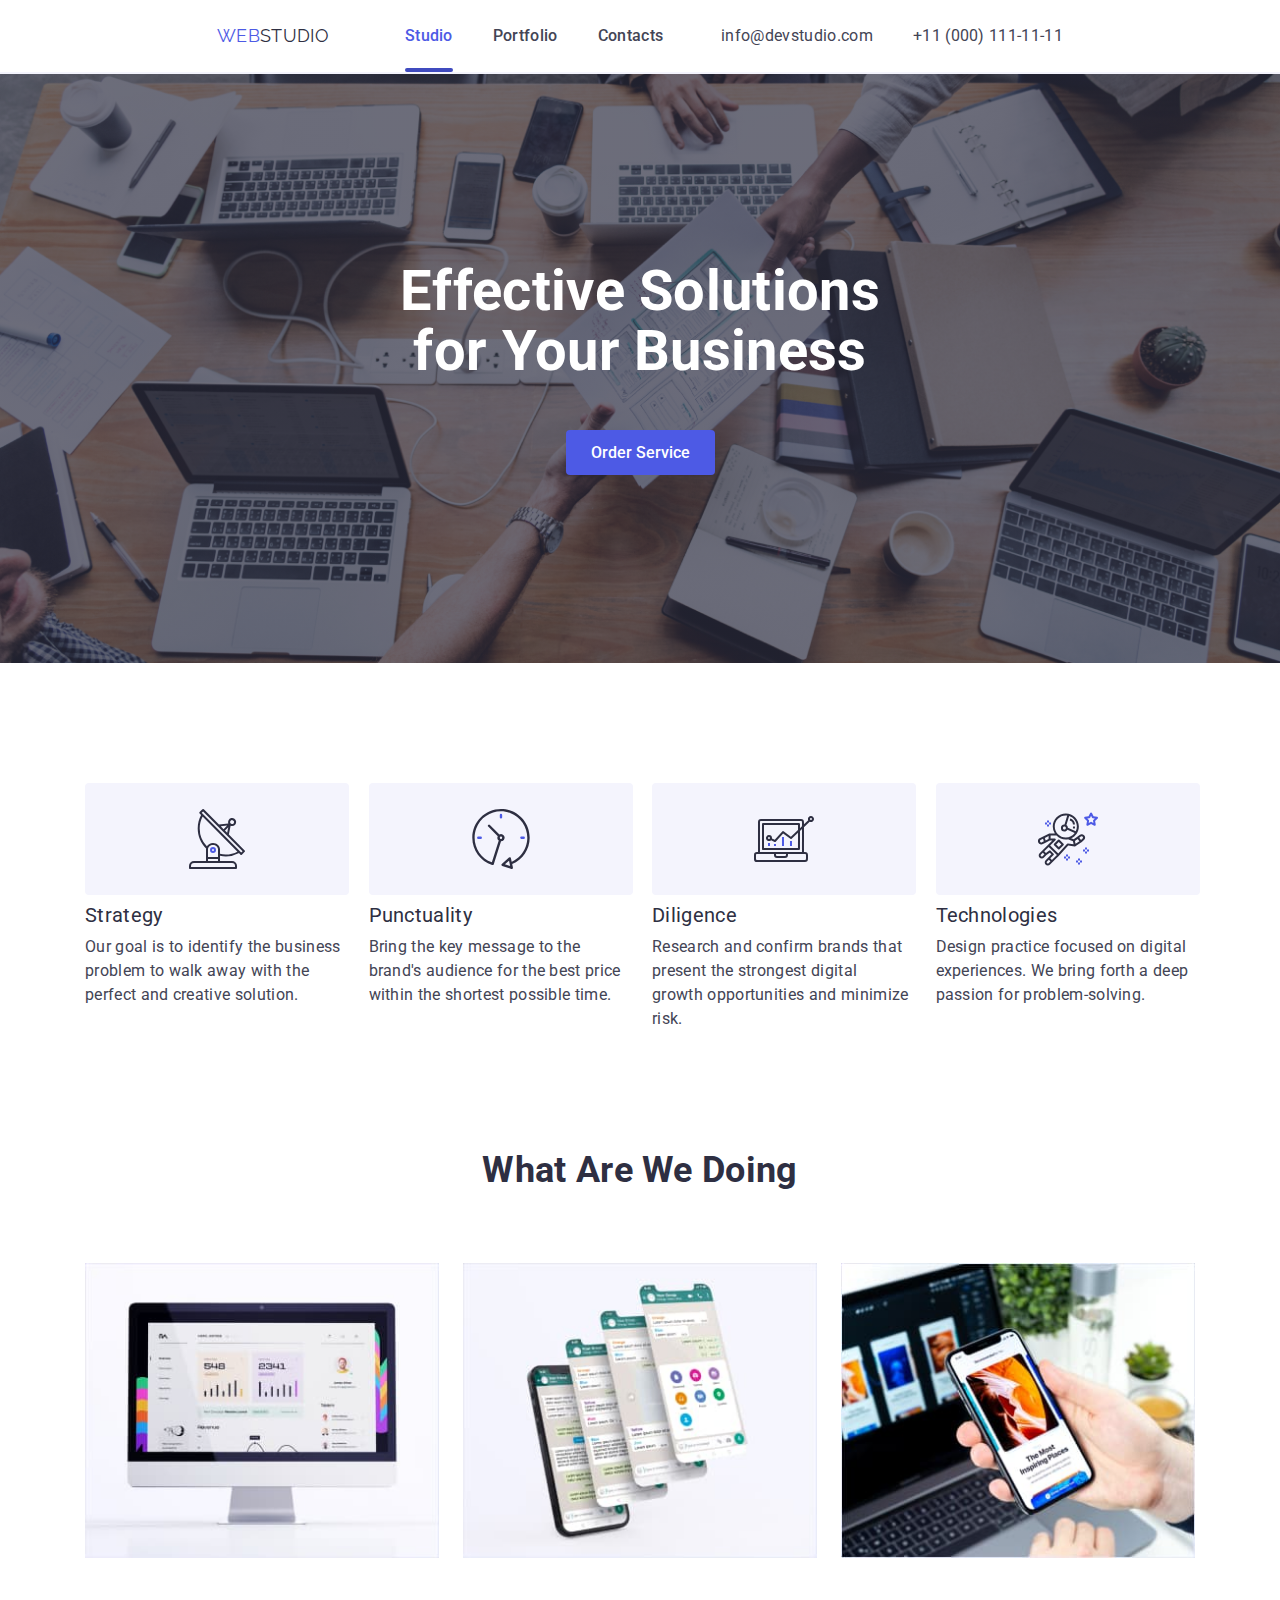
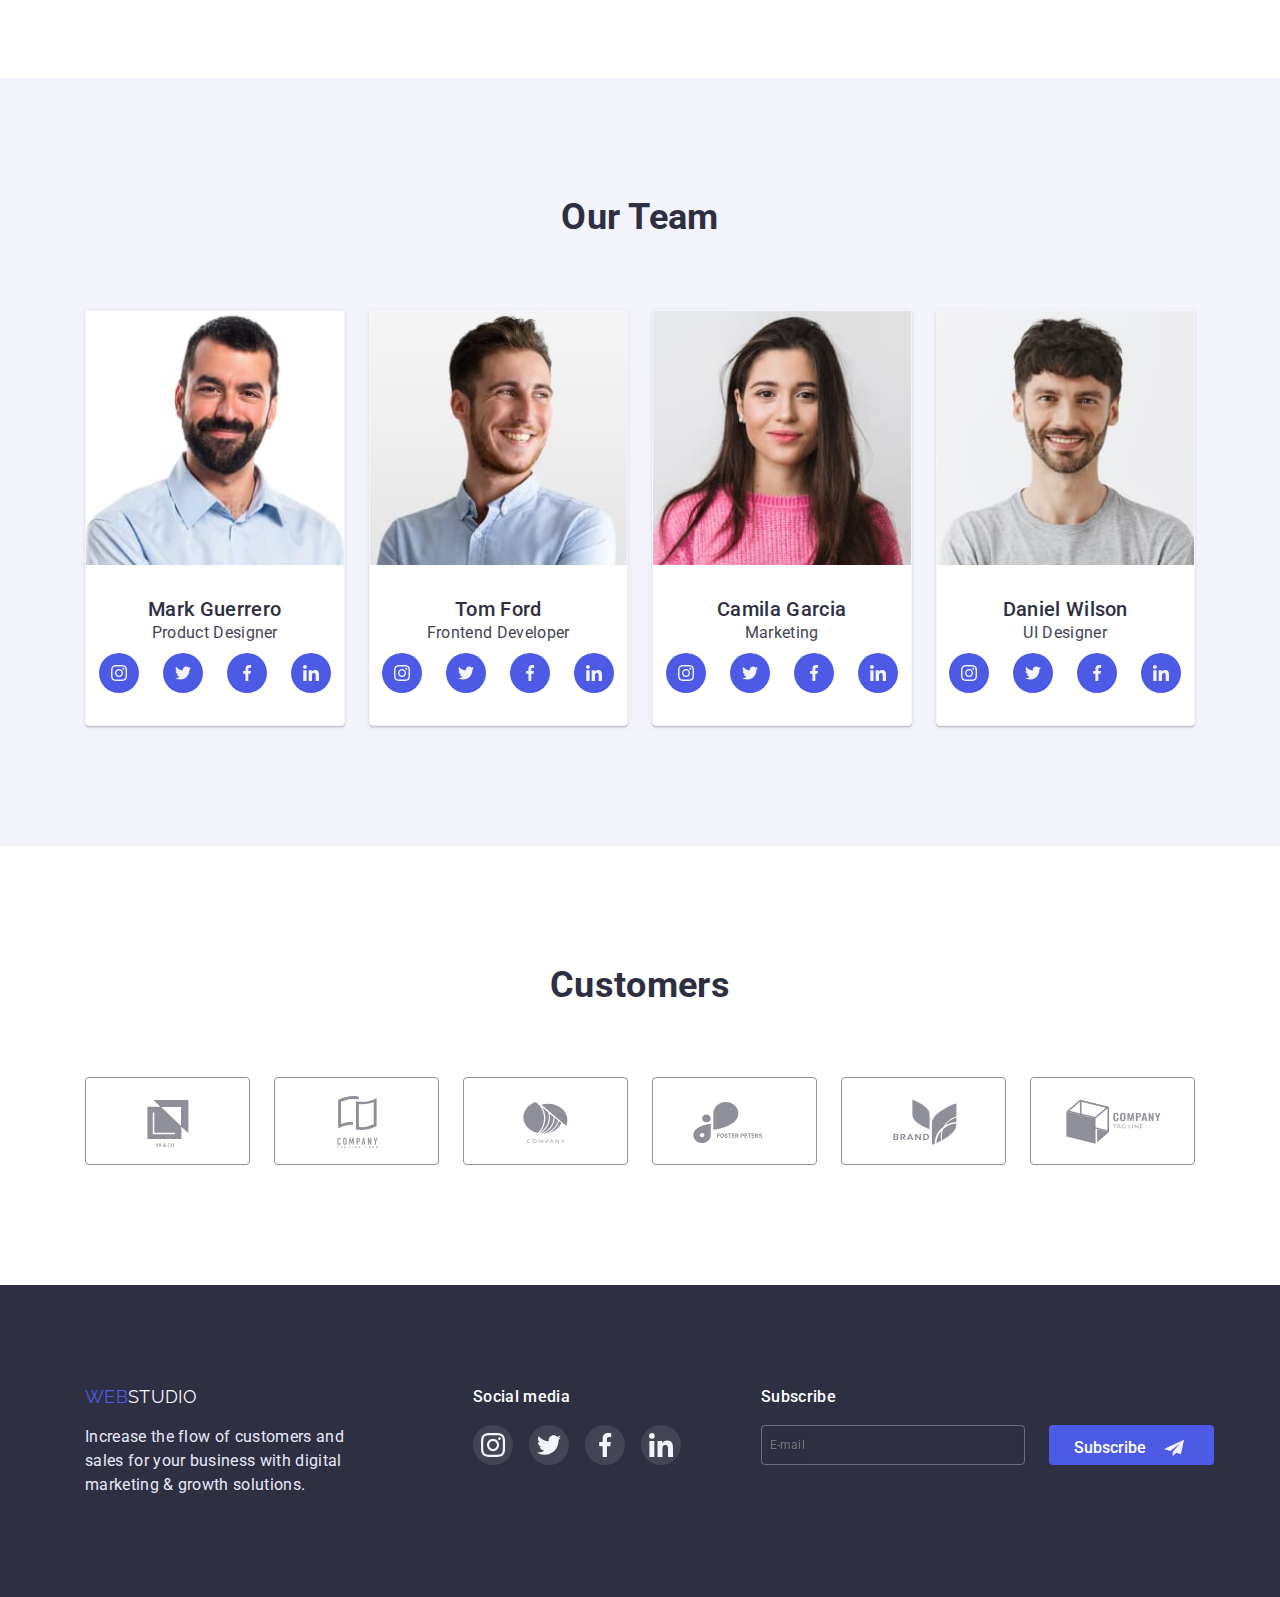
==== commit 874f2775: "pershe pravlennya pomylok" ====
--- a/index.html
+++ b/index.html
@@ -202,8 +202,8 @@
         </div>
       </section>
 
+      <!-- ----- We are doing ----- -->
       <section class="section s-works">
-        <!-- container -->
         <div class="container works">
           <h2 class="works-title">What are we doing</h2>
           <ul class="list">
@@ -240,6 +240,7 @@
         </div>
       </section>
 
+      <!-- ----- Our team ----- -->
       <section class="section team-section">
         <div class="container team">
           <h2 class="team-title">Our Team</h2>
@@ -418,7 +419,7 @@
             </li>
           </ul>
         </div>
-      </secjcction>
+      </section>
 
       <section class="customers">
         <div class="container">
--- a/css/styles.css
+++ b/css/styles.css
@@ -167,6 +167,7 @@
   margin-bottom: 48px;
 }
 .mob-menu-tel {
+  width: 337px;
   font-weight: 600;
   font-size: 36px;
   line-height: 1.11;
@@ -184,7 +185,7 @@
 .mob-menu-soc-list {
   display: flex;
   justify-content: center;
-  gap: 64px;
+  gap: 56px;
 }
 .mob-menu-soc-item {
   width: 40px;
@@ -243,7 +244,7 @@
   margin: 0 auto;
   margin-bottom: 72px;
   color: var(--primary-white-color);
-  width: 318px;
+  max-width: 318px;
   font-weight: 700;
   font-size: 36px;
   line-height: 1.11;
@@ -288,8 +289,8 @@
   margin-bottom: 8px;
   color: var(--title-text-color);
   font-weight: 500;
-  font-size: 20px;
-  line-height: 1.2;
+  font-size: 36px;
+  line-height: 1.11;
 }
 
 .section-after-title {
@@ -324,7 +325,6 @@
 } */
 
 /* Our team */
-/* докачати ще по одному зображенню 2х (не 6) */
 .team-section {
   padding-top: 96px;
   padding-bottom: 128px;
@@ -347,14 +347,19 @@
   text-transform: capitalize;
 }
 
+
 .team .team-cards {
   display: flex;
   flex-wrap: wrap;
   gap: 24px;
+
+  margin: 0 auto;
+  justify-content: center;
 }
 
 .team-member {
-  width: 100%;
+  /* width: 100%; */
+  width: 264px;
   background-color: var(--primary-white-color);
   border: 1px solid var(--cards-bg-color);
   border-radius: 0px 0px 4px 4px;
--- a/css/mobile.css
+++ b/css/mobile.css
@@ -1,26 +1,26 @@
 @media screen and (min-width: 428px) {
-    .container {
-      width: 396px;
-    }
+  .container {
+    width: 396px;
+  }
 
-    .container.header {
-      display: flex;
-      justify-content: space-between;
-    }
+  /* .container.header {
+    display: flex;
+    justify-content: space-between;
+  } */
 
-    /* ----- Features ------ */
-    .s-features {
-      width: 100%;
-      /* text-align: center; */
-    }
-    .section-title {
-      text-align: center;
-    }
-    .section-after-title {
-      width: 100%;
-    }
-    /* ------------- Footer ------------ */
-    /* .container.ft {
+  /* ----- Features ------ */
+  .s-features {
+    width: 100%;
+    /* text-align: center; */
+  }
+  .section-title {
+    text-align: center;
+  }
+  .section-after-title {
+    width: 100%;
+  }
+  /* ------------- Footer ------------ */
+  /* .container.ft {
       display: flex;
       flex-direction: column;
       
@@ -36,46 +36,68 @@
     .footer-subcribe {
       text-align: center;
     } */
+}
 
+@media screen and (min-width: 320px) and (max-width: 767px) {
+
+  /* завуження контейнеру для ширини екрану 320 */
+  .container {
+    width: 328px;
+  }
+  .s-features {
+    width: 100%;
+  }
+  .section-title {
+    text-align: center;
+  }
+  .section-after-title {
+    width: 100%;
+  }
+/* ------------------------ */
+
+  .container.header {
+    display: flex;
+    justify-content: space-between;
   }
 
+  .team .team-cards {
+    gap: 72px;
+  }
 
-  @media screen and (min-width: 320px) and (max-width: 767px) {
-    .customer-item {
-      width: calc((100% - 16px) / 2);
-    }
-    
-    .container.ft {
-      display: flex;
-      flex-direction: column;
-      gap: 72px;
-      
-      text-align: center;
-      align-items: center;
-    }
-    .footer-tablet {
-      
-    }
-    .social {
-      text-align: center;
-    }
-    .footer-soc {
-      margin: 0 auto;
-      /* text-align: center;
+  .customer-item {
+    width: calc((100% - 16px) / 2);
+  }
+
+  .container.ft {
+    display: flex;
+    flex-direction: column;
+    gap: 72px;
+
+    text-align: center;
+    align-items: center;
+  }
+  .footer-tablet {
+  }
+  .social {
+    text-align: center;
+  }
+  .footer-soc {
+    margin: 0 auto;
+    /* text-align: center;
       justify-content: center;
       align-items: center; */
-    }
-    .ft > .social {
-      justify-content: center;
-    }
+  }
+  .ft > .social {
+    justify-content: center;
+  }
 
-    .footer-form {
-      display: flex;
-      flex-direction: column;
-    }
+  .footer-form {
+    display: flex;
+    flex-direction: column;
+  }
 
-    .footer-subcribe {
-      width: 100%;
-      text-align: center;
-    }
-  }+  .footer-subcribe {
+    width: 100%;
+    text-align: center;
+  }
+}
--- a/css/tablet.css
+++ b/css/tablet.css
@@ -14,7 +14,8 @@
     } */
   .header-nav {
     display: flex;
-    align-items: center;
+    /* align-items: center; */
+    justify-content: space-between;
   }
 
   /* header */
@@ -70,6 +71,10 @@
     flex-direction: column;
     margin-left: auto;
   }
+  .header-contact .header-link {
+    font-size: 12px;
+    line-height: 1.33;
+    }
   /* не працює margin-left: auto;
   та мобільне меню, видає помилку js скрипта 
   function toggleMenu() {
@@ -88,7 +93,7 @@
         rgba(46, 47, 66, 0.7)
       ),
       url(../img/hero-bg-tabl-1x.jpg);
-    width: 768px;
+    width: 100%;
   }
 
   @media (min-device-pixel-ratio: 2),
@@ -106,7 +111,7 @@
 
   .hero-title {
     margin-bottom: 40px;
-    width: 494px;
+    max-width: 494px;
     font-size: 56px;
     line-height: 1.11;
   }
@@ -120,13 +125,15 @@
     text-align: left;
   }
 
+  /* ----- Our team ------ */
   .team-section {
     /* width: 552px; */
     padding-top: 96px;
     padding-bottom: 104px;
   }
   .team-member {
-    width: calc((100% - 24px) / 2);
+    /* width: calc((100% - 24px) / 2); */
+    width: 264px;
   }
 
   .customers-list {
@@ -144,6 +151,14 @@
 }
 
 @media screen and (min-width: 768px) and (max-width: 1199px) {
+
+  .team-member {
+    /* margin-bottom: 64px; */
+  }
+  .team-member:not(:nth-last-child(-n + 2)) {
+    margin-bottom: 64px;
+  }
+
   .customer-item {
     width: calc((100% - 48px) / 3);
   }
@@ -158,6 +173,7 @@
   }
   .footer-text {
     margin-right: 24px;
+    margin-bottom: 0;
   }
 
   .footer-form {
@@ -166,6 +182,7 @@
   .footer-input {
     width: 264px;
     margin-right: 24px;
+    margin-bottom: 0;
   }
   .button.ft-send {
     margin: 0;
--- a/css/desktop.css
+++ b/css/desktop.css
@@ -1,6 +1,6 @@
 @media screen and (min-width: 1200px) {
   .container {
-    width: 1440px;
+    width: 1158px;
     padding-left: 24px;
   padding-right: 24px;
   }
@@ -10,6 +10,10 @@
   }
 
   /* header navigation */
+  .container.header {
+    padding-left: 156px;
+    padding-right: 156px;
+  }
 /* .header-nav {
   display: flex;
   align-items: center;
@@ -66,16 +70,21 @@
   /* display: flex; */
   flex-direction: row;
   margin-left: auto;
+  /* text-align: end; */
   /* margin-left: 200px; */
 }
 .header-contact .header-item + .header-item {
   margin-left: 40px;
 }
-
 .header-contact .header-link:hover,
 .header-contact .header-link:focus {
   color: var(--accent-color);
 }
+
+.header-contact .header-link {
+  font-size: 16px;
+  line-height: 1.5;
+  }
 
   /* Hero */
   .s-hero {
@@ -86,7 +95,8 @@
       rgba(46, 47, 66, 0.7)
     ),
     url(../img/bg-people-office.jpg);
-    width: 1440px;
+    width: 100%;
+    /* min-width: 1440px; */
   }
   @media (min-device-pixel-ratio: 2),
   (-webkit-min-device-pixel-ratio: 2),
@@ -102,7 +112,7 @@
   }}
   .hero-title {
     margin-bottom: 48px;
-    width: 494px;
+    max-width: 494px;
     font-size: 56px;
     line-height: 1.07;
   }
@@ -125,8 +135,14 @@
     align-items: center;
     justify-content: center;
   }
-  .feature-icon {
-    
+  .feature-svg:hover {
+    border: 1px solid #8e8f99;
+  }
+  
+  .section-title {
+    font-weight: 400;
+    font-size: 20px;
+    line-height: 1.2;
   }
 
   /* ------- works "We are doing" ------- */
@@ -160,6 +176,7 @@
   }
   .team-member {
     width: calc((100% - 72px) / 4);
+    
   }
 
   .customers {
@@ -193,6 +210,9 @@
   display: flex;
   gap: 120px;
   margin-right: 80px;
+}
+.footer-text {
+  margin-bottom: 0;
 }
 
 
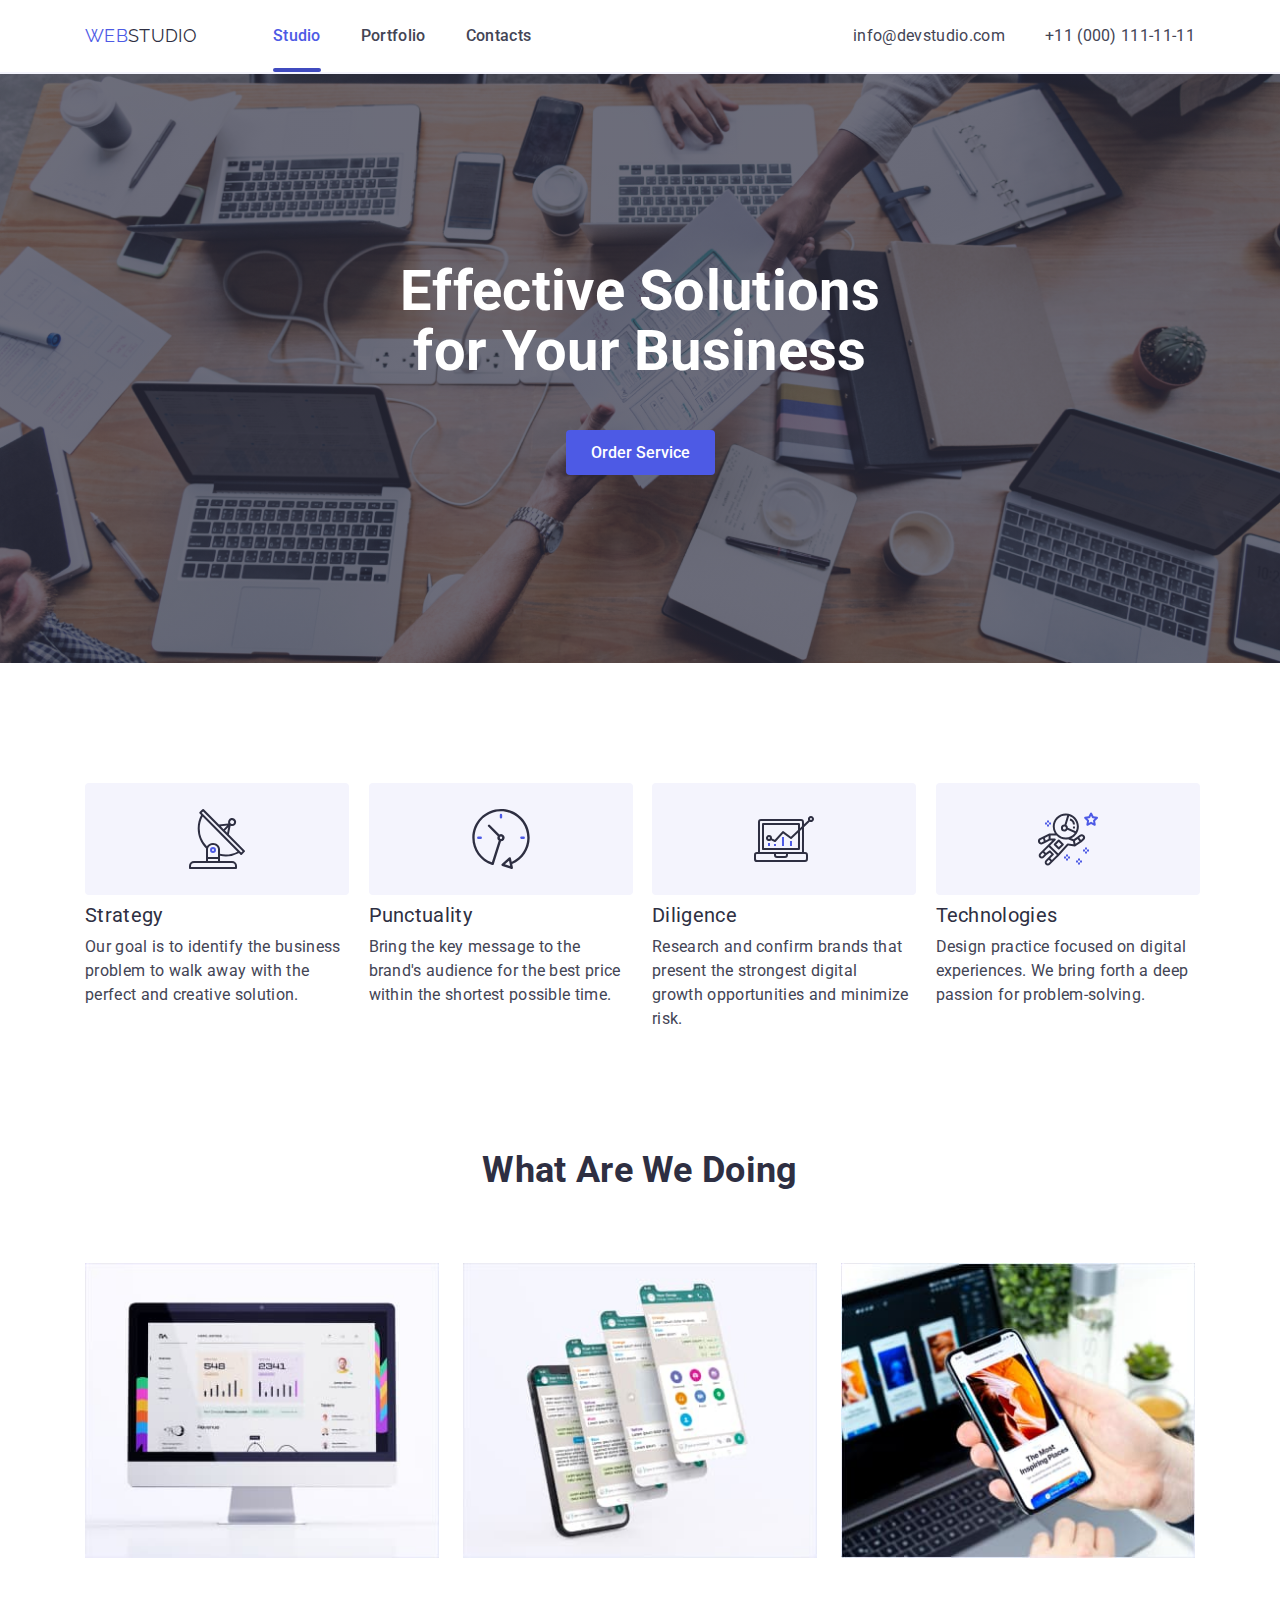
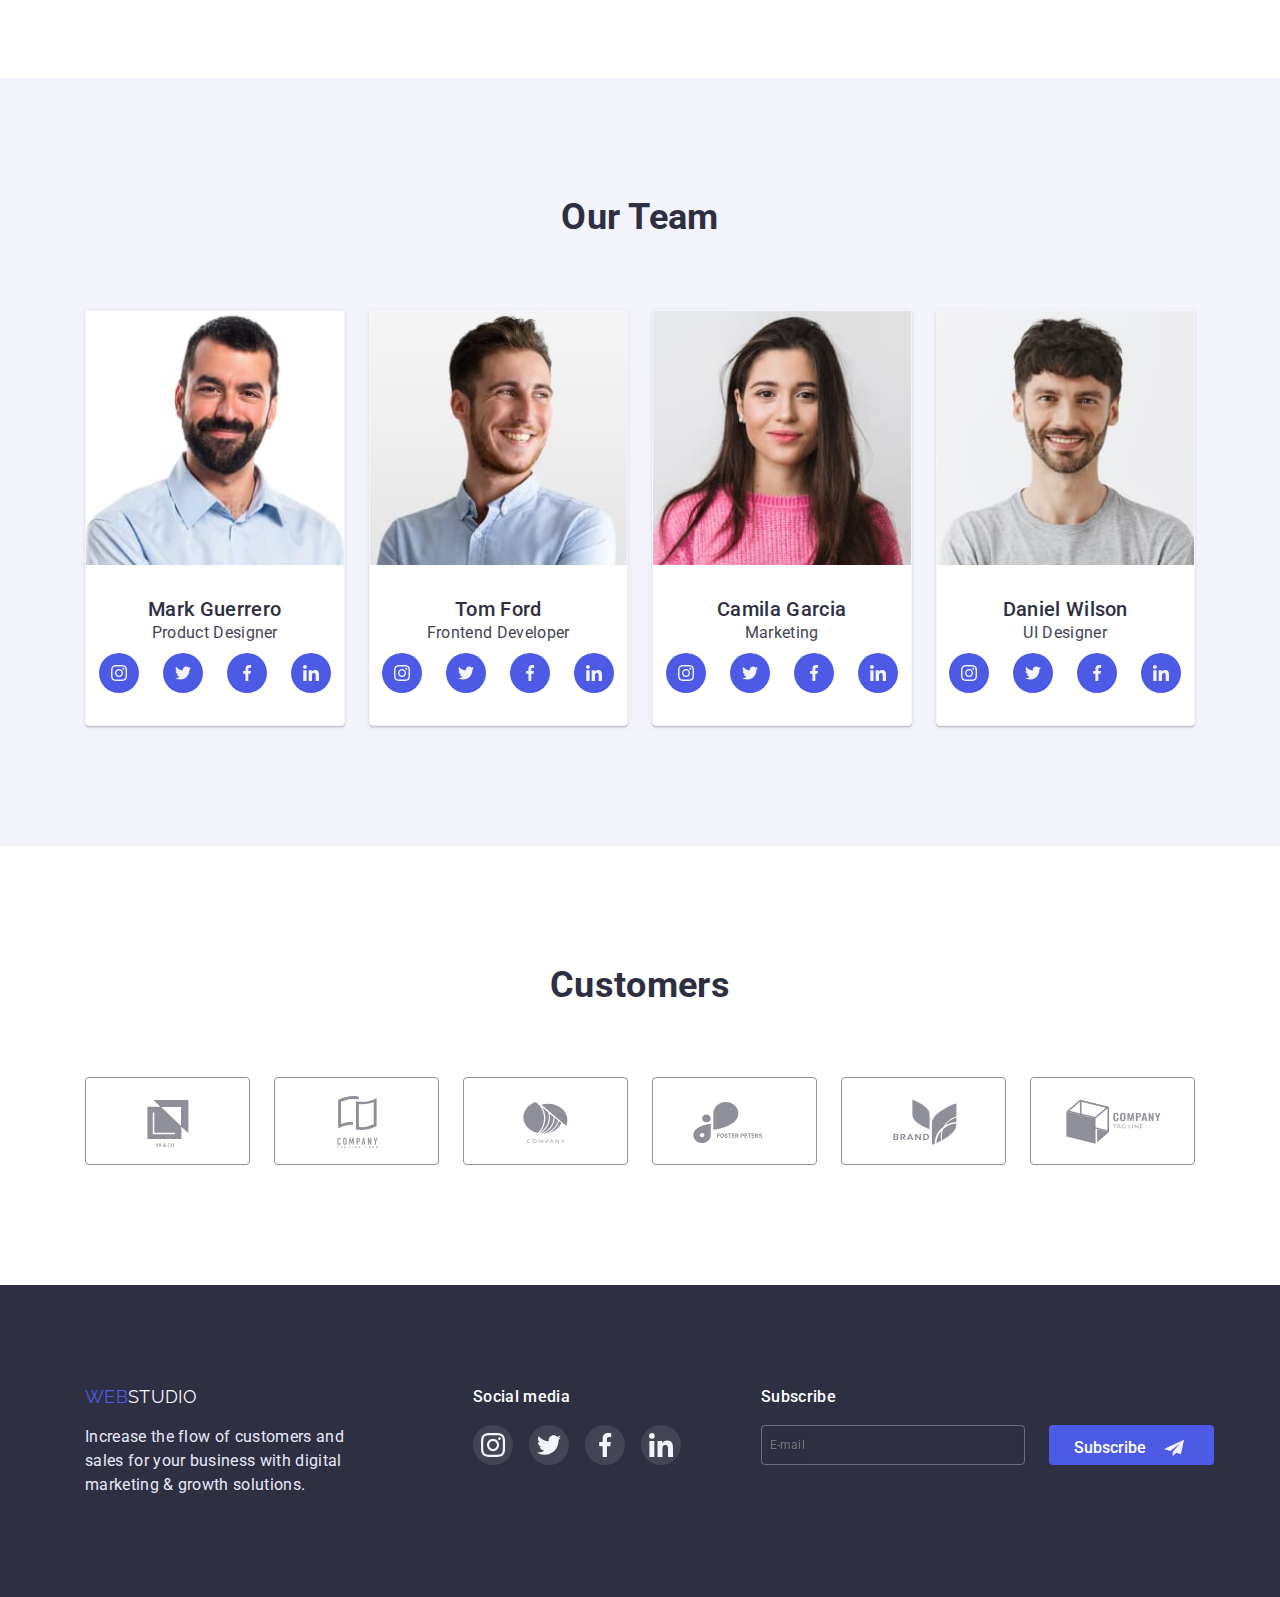
==== commit f5ff2b6d: "hw7 druge vypravlennya" ====
--- a/index.html
+++ b/index.html
@@ -48,7 +48,7 @@
             </li>
             <li class="header-item">
               <a class="header-link" href="tel:+110001111111"
-              >+11 (000) 111-11-11</a
+                >+11 (000) 111-11-11</a
               >
             </li>
           </ul>
@@ -68,11 +68,13 @@
                 <use href="./img/icons.svg#icon-close-black"></use>
               </svg>
             </button>
-    
+
             <nav>
               <ul class="mob-menu-list list">
                 <li class="mob-menu-item">
-                  <a class="mob-menu-link current" href="./index.html">Studio</a>
+                  <a class="mob-menu-link current" href="./index.html"
+                    >Studio</a
+                  >
                 </li>
                 <li class="mob-menu-item">
                   <a class="mob-menu-link" href="./portfolio.html">Portfolio</a>
@@ -83,50 +85,50 @@
               </ul>
             </nav>
           </div>
-            <div class="mob-menu-bottom">
-              <ul class="mob-menu-contact list">
-                <li class="mob-menu-item">
-      <a class="mob-menu-tel" href="tel:+110001111111"
-      >+11 (000) 111-11-11</a
-      >
-    </li>
-    <li class="mob-menu-item">
-      <a class="mob-menu-email" href="info@devstudio.com"
-        >info@devstudio.com</a
-      >
-    </li>
-  </ul>
-  <ul class="mob-menu-soc-list list">
-    <li class="mob-menu-soc-item">
-        <a href="" class="mob-menu-soc-link link">
-          <svg class="mob-menu-soc-icon" width="16px" height="16px">
-            <use href="./img/icons.svg#icon-instagram-1"></use>
-          </svg>
-        </a>
-      </li>
-      <li class="mob-menu-soc-item">
-        <a href="" class="mob-menu-soc-link link">
-          <svg class="mob-menu-soc-icon" width="16px" height="16px">
-            <use href="./img/icons.svg#icon-twitter-1"></use>
-          </svg>
-        </a>
-      </li>
-      <li class="mob-menu-soc-item">
-        <a href="" class="mob-menu-soc-link link">
-          <svg class="mob-menu-soc-icon" width="16px" height="16px">
-            <use href="./img/icons.svg#icon-facebook-1"></use>
-          </svg>
-        </a>
-      </li>
-      <li class="mob-menu-soc-item">
-        <a href="" class="mob-menu-soc-link link">
-          <svg class="mob-menu-soc-icon" width="16px" height="16px">
-            <use href="./img/icons.svg#icon-linkedin-1"></use>
-          </svg>
-        </a>
-      </li>
-    </ul>
-            </div>
+          <div class="mob-menu-bottom">
+            <ul class="mob-menu-contact list">
+              <li class="mob-menu-item">
+                <a class="mob-menu-tel" href="tel:+110001111111"
+                  >+11 (000) 111-11-11</a
+                >
+              </li>
+              <li class="mob-menu-item">
+                <a class="mob-menu-email" href="info@devstudio.com"
+                  >info@devstudio.com</a
+                >
+              </li>
+            </ul>
+            <ul class="mob-menu-soc-list list">
+              <li class="mob-menu-soc-item">
+                <a href="" class="mob-menu-soc-link link">
+                  <svg class="mob-menu-soc-icon" width="16px" height="16px">
+                    <use href="./img/icons.svg#icon-instagram-1"></use>
+                  </svg>
+                </a>
+              </li>
+              <li class="mob-menu-soc-item">
+                <a href="" class="mob-menu-soc-link link">
+                  <svg class="mob-menu-soc-icon" width="16px" height="16px">
+                    <use href="./img/icons.svg#icon-twitter-1"></use>
+                  </svg>
+                </a>
+              </li>
+              <li class="mob-menu-soc-item">
+                <a href="" class="mob-menu-soc-link link">
+                  <svg class="mob-menu-soc-icon" width="16px" height="16px">
+                    <use href="./img/icons.svg#icon-facebook-1"></use>
+                  </svg>
+                </a>
+              </li>
+              <li class="mob-menu-soc-item">
+                <a href="" class="mob-menu-soc-link link">
+                  <svg class="mob-menu-soc-icon" width="16px" height="16px">
+                    <use href="./img/icons.svg#icon-linkedin-1"></use>
+                  </svg>
+                </a>
+              </li>
+            </ul>
+          </div>
         </div>
       </div>
     </header>
@@ -211,16 +213,20 @@
               <img
                 src="./img/rectangle-1.jpg"
                 alt="we doing-1"
+                srcset="./img/rectangle-1.jpg 1x, ./img/rectangle-1-2x.jpg 2x"
                 width="360"
                 height="300"
               />
               <a href=""></a>
             </li>
+
+            <!-- ретинізація зображень 1:04 video, для portfoliо (коли різні зображення для різних екранів) робиться через тег picture -->
 
             <li class="works-item">
               <img
                 src="./img/rectangle-2.jpg"
                 alt="we doing-2"
+                srcset="./img/rectangle-2.jpg 1x, ./img/rectangle-2-2x.jpg 2x"
                 width="360"
                 height="300"
               />
@@ -231,6 +237,7 @@
               <img
                 src="./img/rectangle-3.jpg"
                 alt="we doing-3"
+                srcset="./img/rectangle-3.jpg 1x, ./img/rectangle-3-2x.jpg 2x"
                 width="360"
                 height="300"
               />
@@ -250,6 +257,7 @@
               <img
                 src="./img/mark-guerrero.jpg"
                 alt="mark-guerrero"
+                srcset="./img/mark-guerrero.jpg 1x, ./img/Guerrero-2x.jpg 2x"
                 width="264"
                 height="260"
               />
@@ -293,6 +301,7 @@
               <img
                 src="./img/tom-ford.jpg"
                 alt="tom-ford"
+                srcset="./img/tom-ford.jpg 1x, ./img/Ford-2x.jpg 2x"
                 width="264"
                 height="260"
               />
@@ -300,7 +309,7 @@
                 <h3 class="card-title">Tom Ford</h3>
                 <p class="card-text">Frontend Developer</p>
                 <ul class="team-soc-list list">
-                <li class="team-soc-item">
+                  <li class="team-soc-item">
                     <a href="" class="team-soc-link link">
                       <svg class="team-soc-icon" width="16px" height="16px">
                         <use href="./img/icons.svg#icon-instagram-1"></use>
@@ -336,6 +345,7 @@
               <img
                 src="./img/camila-garcia.jpg"
                 alt="camila-garcia"
+                srcset="./img/camila-garcia.jpg 1x, ./img/Camila-2x.jpg 2x"
                 width="264"
                 height="260"
               />
@@ -379,6 +389,7 @@
               <img
                 src="./img/daniel-wilson.jpg"
                 alt="daniel-wilson"
+                srcset="./img/daniel-wilson.jpg 1x, ./img/Wilson-2x.jpg 2x"
                 width="264"
                 height="260"
               />
@@ -421,6 +432,7 @@
         </div>
       </section>
 
+      <!-- ------ Customers ------ -->
       <section class="customers">
         <div class="container">
           <h2 class="team-title">Customers</h2>
@@ -473,69 +485,68 @@
     </main>
 
     <footer class="footer">
-      
       <div class="container ft">
-      <div class="footer-tablet">
-        <div class="footer-description">
-          <a href="/" class="footer-logo">
-            <span class="web-logo">WEB</span>STUDIO
-          </a>
-          <p class="footer-text">
-            Increase the flow of customers and sales for your business with
-            digital marketing & growth solutions.
-          </p>
+        <div class="footer-tablet">
+          <div class="footer-description">
+            <a href="/" class="footer-logo">
+              <span class="web-logo">WEB</span>STUDIO
+            </a>
+            <p class="footer-text">
+              Increase the flow of customers and sales for your business with
+              digital marketing & growth solutions.
+            </p>
+          </div>
+
+          <div class="social">
+            <h3 class="footer-soc">Social media</h3>
+            <ul class="footer-soc-list list">
+              <li class="footer-soc-items">
+                <a href="" class="footer-soc-link link">
+                  <svg class="footer-soc-icon">
+                    <use
+                      href="./img/icons.svg#icon-instagram-1"
+                      widths="24"
+                      height="24"
+                    ></use>
+                  </svg>
+                </a>
+              </li>
+              <li class="footer-soc-items">
+                <a href="" class="footer-soc-link link">
+                  <svg class="footer-soc-icon">
+                    <use
+                      href="./img/icons.svg#icon-twitter-1"
+                      widths="24"
+                      height="24"
+                    ></use>
+                  </svg>
+                </a>
+              </li>
+              <li class="footer-soc-items">
+                <a href="" class="footer-soc-link link">
+                  <svg class="footer-soc-icon">
+                    <use
+                      href="./img/icons.svg#icon-facebook-1"
+                      widths="24"
+                      height="24"
+                    ></use>
+                  </svg>
+                </a>
+              </li>
+              <li class="footer-soc-items">
+                <a href="" class="footer-soc-link link">
+                  <svg class="footer-soc-icon">
+                    <use
+                      href="./img/icons.svg#icon-linkedin-1"
+                      widths="24"
+                      height="24"
+                    ></use>
+                  </svg>
+                </a>
+              </li>
+            </ul>
+          </div>
         </div>
-
-        <div class="social">
-          <h3 class="footer-soc">Social media</h3>
-          <ul class="footer-soc-list list">
-            <li class="footer-soc-items">
-              <a href="" class="footer-soc-link link">
-                <svg class="footer-soc-icon">
-                  <use
-                    href="./img/icons.svg#icon-instagram-1"
-                    widths="24"
-                    height="24"
-                  ></use>
-                </svg>
-              </a>
-            </li>
-            <li class="footer-soc-items">
-              <a href="" class="footer-soc-link link">
-                <svg class="footer-soc-icon">
-                  <use
-                    href="./img/icons.svg#icon-twitter-1"
-                    widths="24"
-                    height="24"
-                  ></use>
-                </svg>
-              </a>
-            </li>
-            <li class="footer-soc-items">
-              <a href="" class="footer-soc-link link">
-                <svg class="footer-soc-icon">
-                  <use
-                    href="./img/icons.svg#icon-facebook-1"
-                    widths="24"
-                    height="24"
-                  ></use>
-                </svg>
-              </a>
-            </li>
-            <li class="footer-soc-items">
-              <a href="" class="footer-soc-link link">
-                <svg class="footer-soc-icon">
-                  <use
-                    href="./img/icons.svg#icon-linkedin-1"
-                    widths="24"
-                    height="24"
-                  ></use>
-                </svg>
-              </a>
-            </li>
-          </ul>
-        </div>
-      </div>
 
         <form class="footer-subcribe">
           <h3 class="footer-soc">Subscribe</h3>
--- a/css/styles.css
+++ b/css/styles.css
@@ -160,6 +160,7 @@
   font-size: 36px;
   line-height: 1.11;
   letter-spacing: 0.02em;
+  text-decoration: none;
   color: var(--title-text-color);
 }
 
@@ -169,8 +170,9 @@
 .mob-menu-tel {
   width: 337px;
   font-weight: 600;
-  font-size: 36px;
+  font-size: 32px;
   line-height: 1.11;
+  text-decoration: none;
   color: #4d5ae5;
   display: inline-block;
 }
@@ -179,6 +181,7 @@
   font-size: 20px;
   line-height: 1.2;
   letter-spacing: 0.02em;
+  text-decoration: none;
   color: #434455;
 }
 
--- a/css/mobile.css
+++ b/css/mobile.css
@@ -40,9 +40,9 @@
 
 @media screen and (min-width: 320px) and (max-width: 767px) {
 
-  /* завуження контейнеру для ширини екрану 320 */
+  /* завуження контейнеру для ширини екрану 320 ? */
   .container {
-    width: 328px;
+    width: 428px;
   }
   .s-features {
     width: 100%;
@@ -56,6 +56,7 @@
 /* ------------------------ */
 
   .container.header {
+    /* width: 100%; */
     display: flex;
     justify-content: space-between;
   }
@@ -67,6 +68,9 @@
   .customer-item {
     width: calc((100% - 16px) / 2);
   }
+  .customer-item:not(:nth-last-child(-n + 2)) {
+    margin-bottom: 72px;
+  }
 
   .container.ft {
     display: flex;
@@ -76,8 +80,7 @@
     text-align: center;
     align-items: center;
   }
-  .footer-tablet {
-  }
+  
   .social {
     text-align: center;
   }
@@ -101,3 +104,18 @@
     text-align: center;
   }
 }
+
+
+@media screen and (min-width: 320px) and (max-width: 427px) {
+/* завуження контейнеру для ширини екрану 320 */
+.container {
+  width: 328px;
+}
+/* .container.hero, .container.header {
+  max-width: 328px;
+} */
+.container.ft{
+  /* width: 100%; */
+  max-width: 328px;
+}
+}--- a/css/tablet.css
+++ b/css/tablet.css
@@ -159,11 +159,22 @@
     margin-bottom: 64px;
   }
 
+  .customers-list {
+    width: 552px;
+    margin: 0 auto;
+  }
+  .customer-link {
+    
+  }
   .customer-item {
     width: calc((100% - 48px) / 3);
   }
+  .customer-item:not(:nth-last-child(-n + 3)) {
+    margin-bottom: 72px;
+  }
 
   .container.ft {
+    width: 552px;
     display: flex;
     flex-direction: column;
   }
--- a/css/desktop.css
+++ b/css/desktop.css
@@ -11,8 +11,8 @@
 
   /* header navigation */
   .container.header {
-    padding-left: 156px;
-    padding-right: 156px;
+    /* padding-left: 156px;
+    padding-right: 156px; */
   }
 /* .header-nav {
   display: flex;
